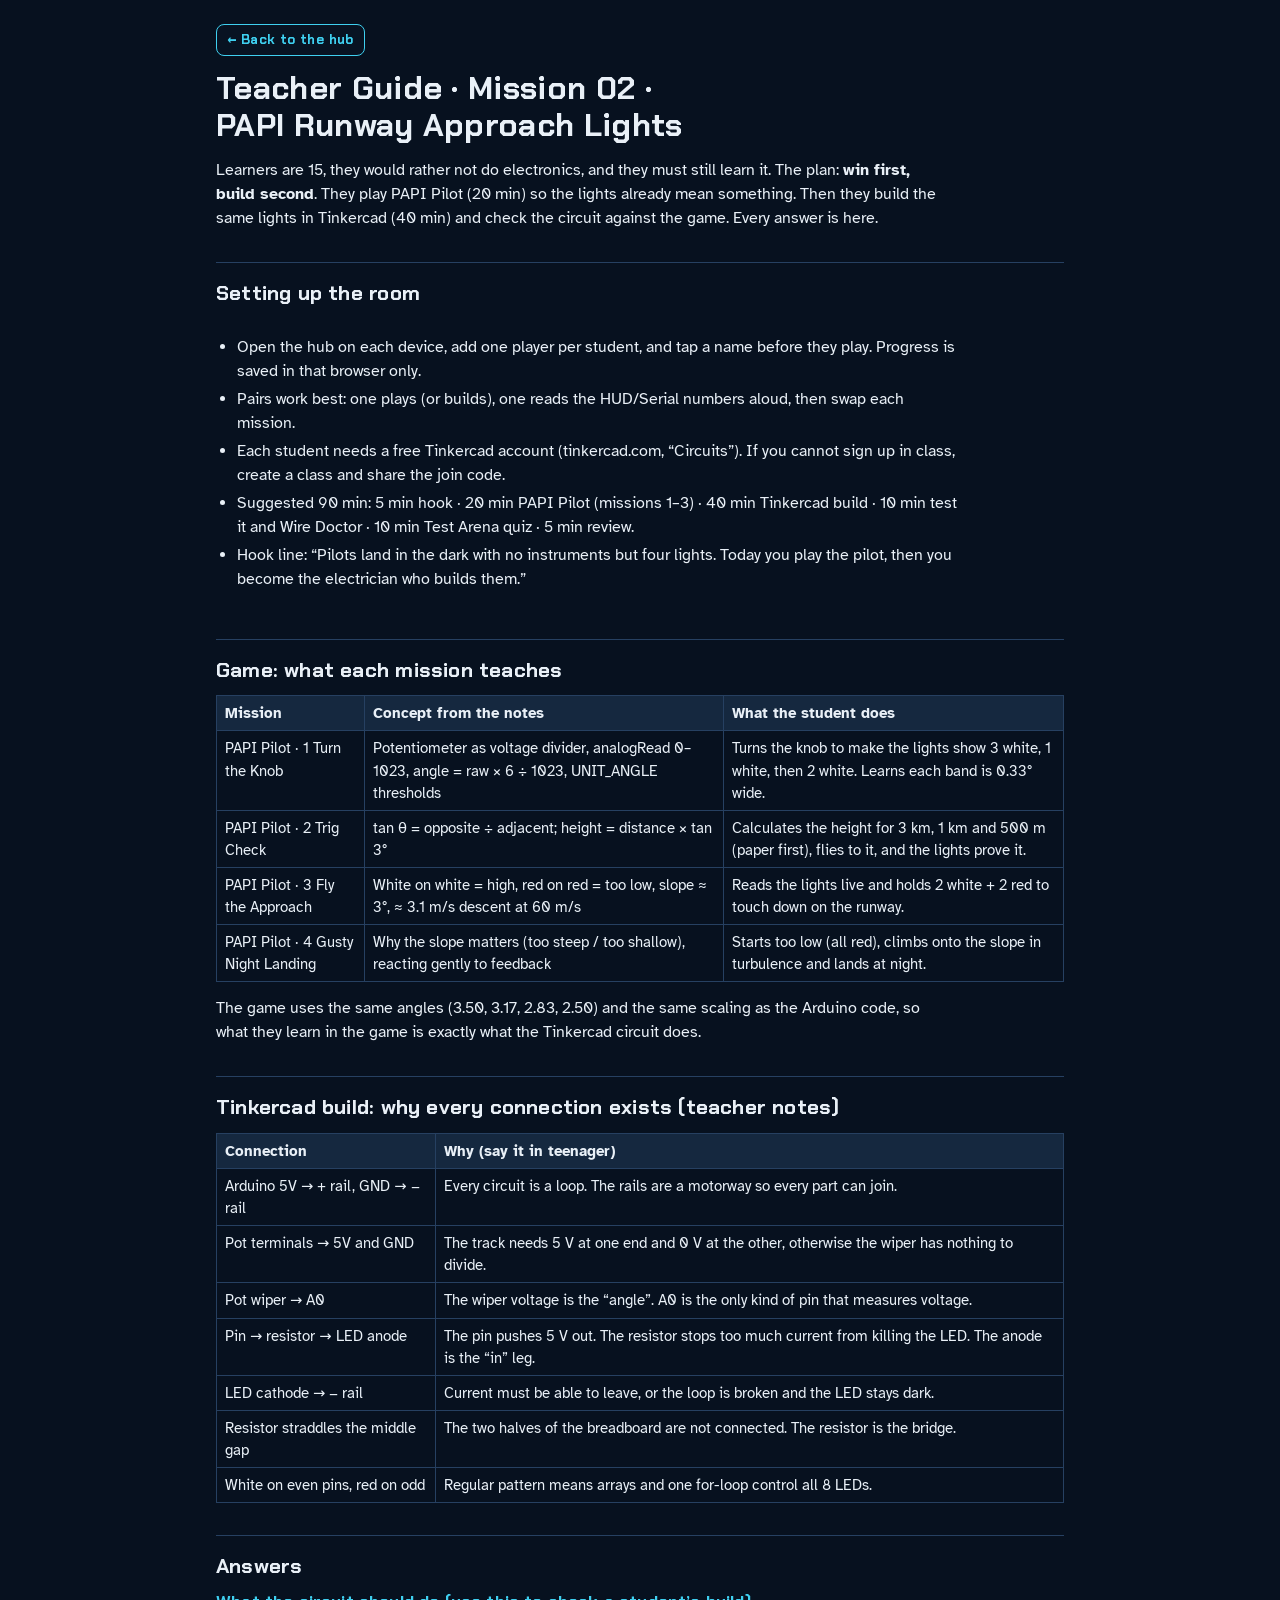
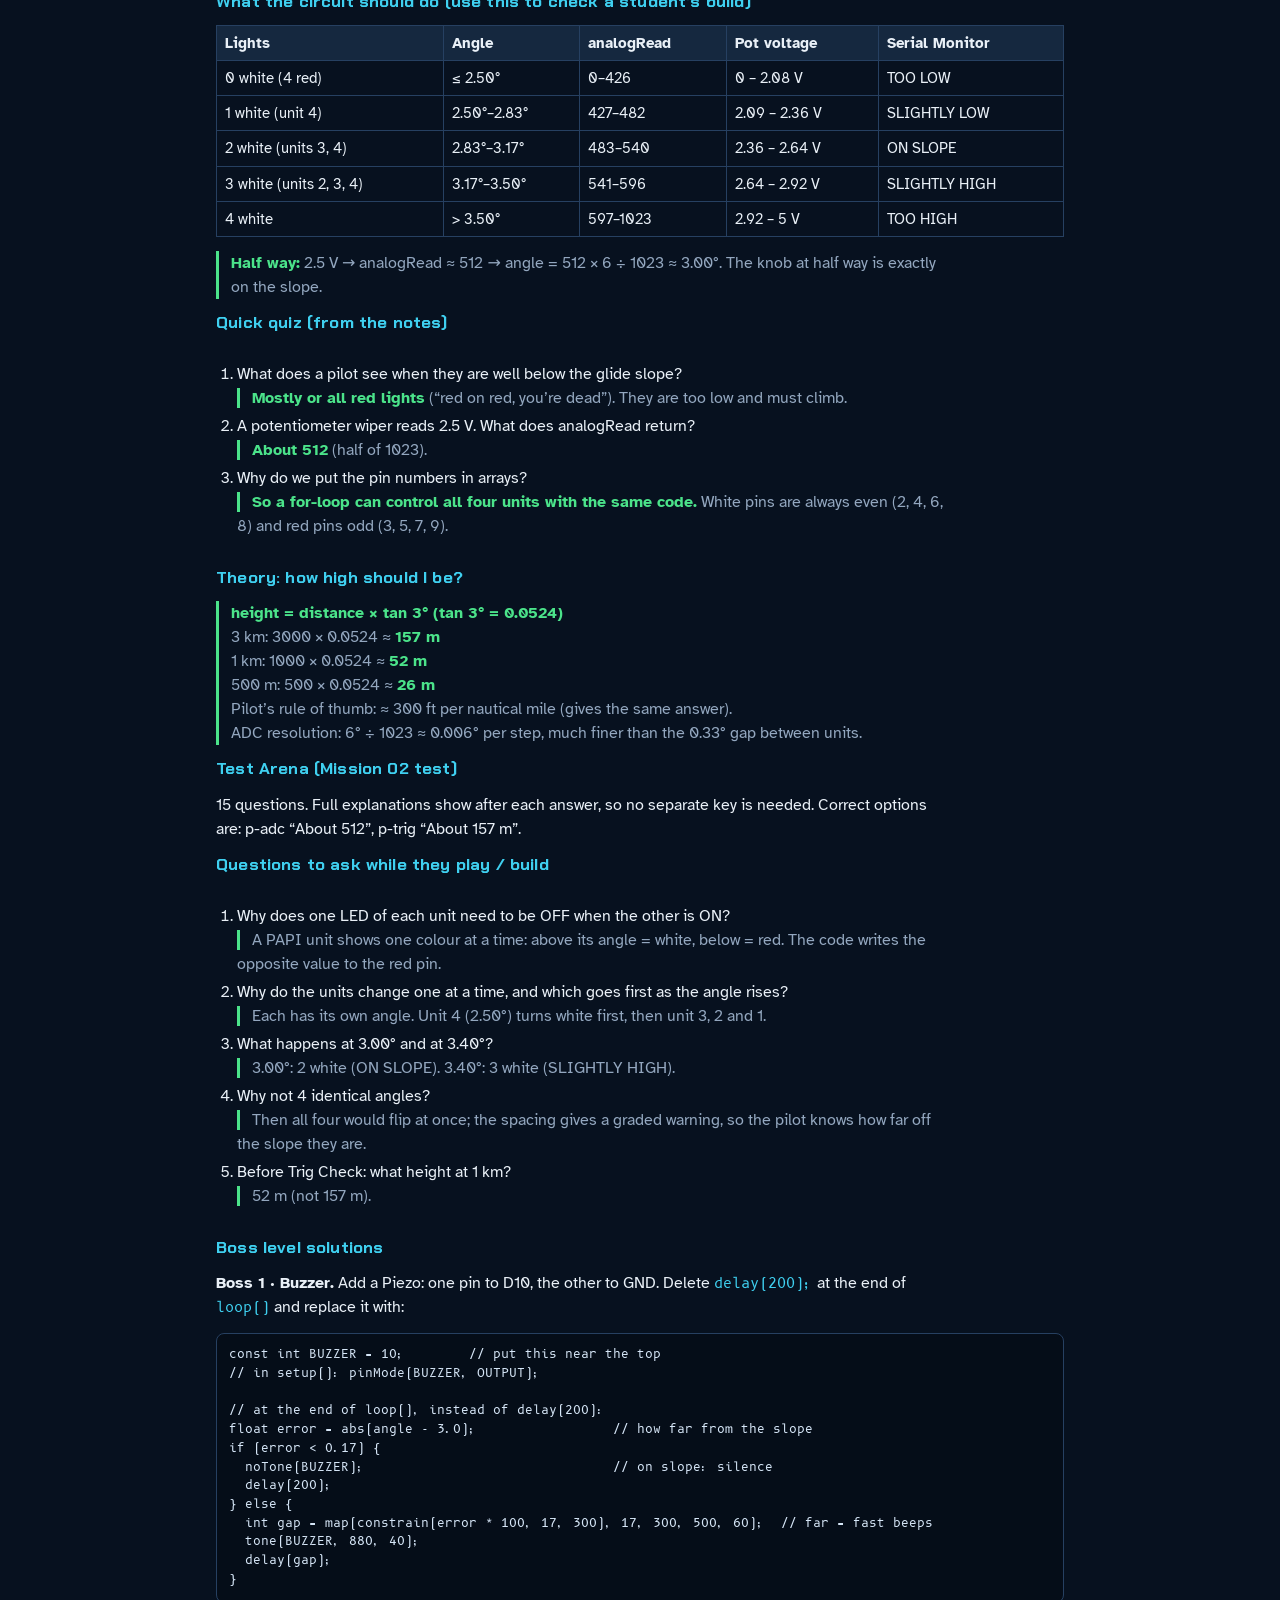
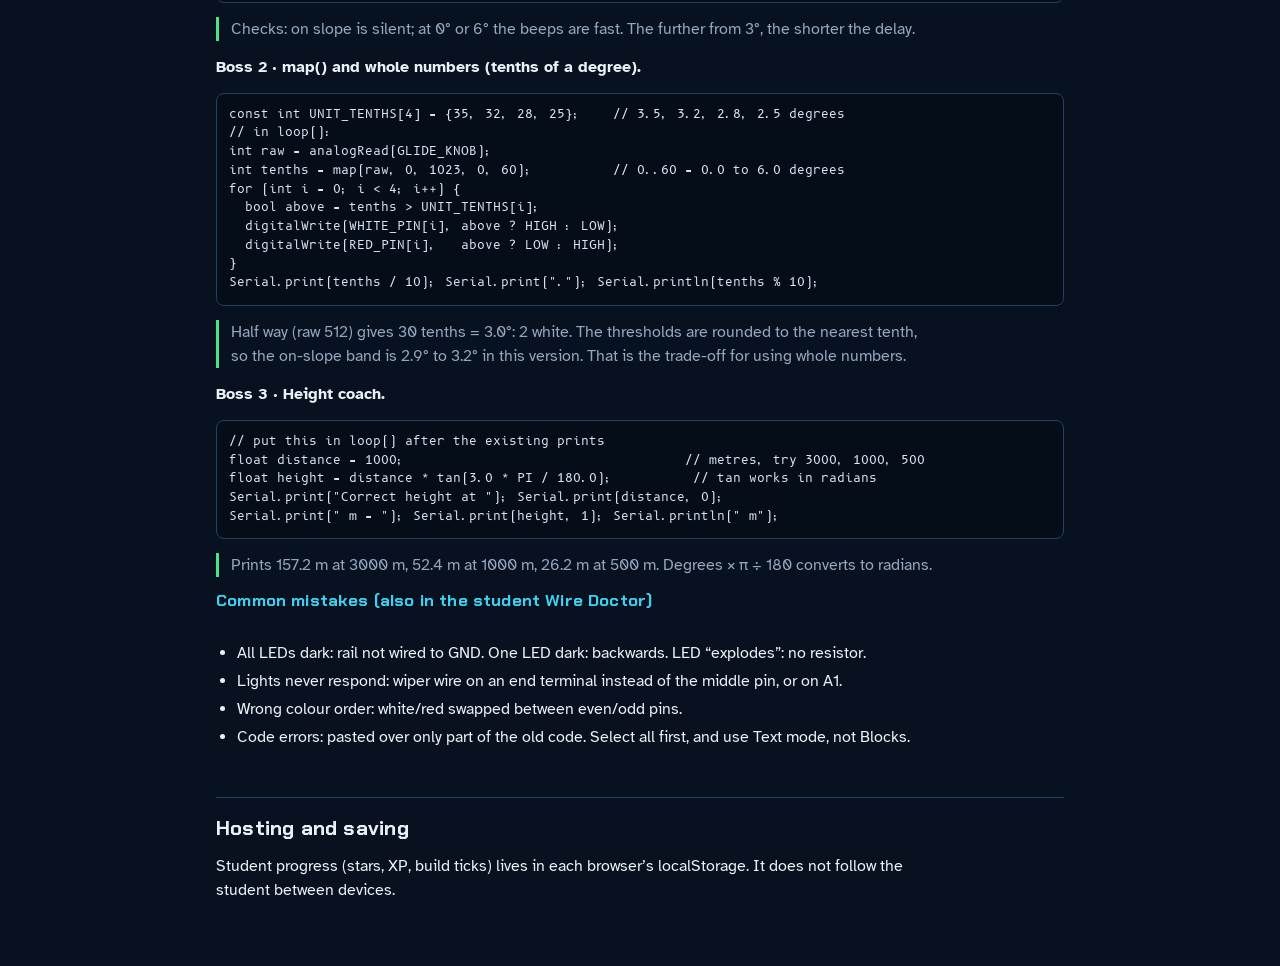
==== teacher.html @ c0bcd0de "PAPI Academy: Mission 02 game, Tinkercad guide, teacher answers Co-Authored-By: Claude Sonnet 5.5 <n" ====
<!doctype html>
<html lang="en">
<head>
<meta charset="utf-8">
<meta name="viewport" content="width=device-width, initial-scale=1">
<title>Teacher Guide · PAPI Mission 02</title>
<link rel="stylesheet" href="https://fonts.googleapis.com/css2?family=Atkinson+Hyperlegible:wght@400;700&family=B612+Mono&family=Chakra+Petch:wght@500;700&display=swap">
<link rel="stylesheet" href="css/academy.css">
<style>
  body { overflow-y: auto; background: var(--bg); }
  article { max-width: 880px; margin: 0 auto; padding: 24px 16px 64px; display: grid; gap: 14px; }
  h1 { font-family: var(--f-display); font-size: 2rem; }
  h2 { font-family: var(--f-display); font-size: 1.3rem; margin-top: 18px; border-top: 1px solid var(--line); padding-top: 18px; }
  h3 { font-size: 1.05rem; color: var(--cyan); }
  p, li { color: var(--fg); max-width: 72ch; }
  ul, ol { padding-left: 1.3em; display: grid; gap: 4px; }
  .ans { border-left: 3px solid var(--green); padding-left: 12px; color: var(--dim); }
  .ans b { color: var(--green); }
  table { border-collapse: collapse; width: 100%; font-size: 0.92rem; }
  th, td { border: 1px solid var(--line); padding: 6px 8px; text-align: left; vertical-align: top; }
  th { background: var(--raised); }
  pre { margin: 0; background: #050d18; border: 1px solid var(--line); border-radius: 8px; padding: 12px; overflow-x: auto; font-family: var(--f-hud); font-size: 0.78rem; line-height: 1.5; color: #d6e6f7; }
  code { font-family: var(--f-hud); font-size: 0.85em; color: var(--cyan); }
  @media print { body { background: #fff; } * { color: #000 !important; } pre { background: #f4f4f4; } }
</style>
</head>
<body>
<article>
  <a class="ac-btn ghost small" href="index.html" style="justify-self: start">← Back to the hub</a>
  <h1>Teacher Guide · Mission 02 · PAPI Runway Approach Lights</h1>
  <p>Learners are 15, they would rather not do electronics, and they must still learn it. The plan: <b>win first, build second</b>. They play PAPI Pilot (20 min) so the lights already mean something. Then they build the same lights in Tinkercad (40 min) and check the circuit against the game. Every answer is here.</p>

  <h2>Setting up the room</h2>
  <ul>
    <li>Open the hub on each device, add one player per student, and tap a name before they play. Progress is saved in that browser only.</li>
    <li>Pairs work best: one plays (or builds), one reads the HUD/Serial numbers aloud, then swap each mission.</li>
    <li>Each student needs a free Tinkercad account (tinkercad.com, “Circuits”). If you cannot sign up in class, create a class and share the join code.</li>
    <li>Suggested 90 min: 5 min hook · 20 min PAPI Pilot (missions 1–3) · 40 min Tinkercad build · 10 min test it and Wire Doctor · 10 min Test Arena quiz · 5 min review.</li>
    <li>Hook line: “Pilots land in the dark with no instruments but four lights. Today you play the pilot, then you become the electrician who builds them.”</li>
  </ul>

  <h2>Game: what each mission teaches</h2>
  <table>
    <tr><th>Mission</th><th>Concept from the notes</th><th>What the student does</th></tr>
    <tr><td>PAPI Pilot · 1 Turn the Knob</td><td>Potentiometer as voltage divider, analogRead 0–1023, angle = raw × 6 ÷ 1023, UNIT_ANGLE thresholds</td><td>Turns the knob to make the lights show 3 white, 1 white, then 2 white. Learns each band is 0.33° wide.</td></tr>
    <tr><td>PAPI Pilot · 2 Trig Check</td><td>tan θ = opposite ÷ adjacent; height = distance × tan 3°</td><td>Calculates the height for 3 km, 1 km and 500 m (paper first), flies to it, and the lights prove it.</td></tr>
    <tr><td>PAPI Pilot · 3 Fly the Approach</td><td>White on white = high, red on red = too low, slope ≈ 3°, ≈ 3.1 m/s descent at 60 m/s</td><td>Reads the lights live and holds 2 white + 2 red to touch down on the runway.</td></tr>
    <tr><td>PAPI Pilot · 4 Gusty Night Landing</td><td>Why the slope matters (too steep / too shallow), reacting gently to feedback</td><td>Starts too low (all red), climbs onto the slope in turbulence and lands at night.</td></tr>
  </table>
  <p>The game uses the same angles (3.50, 3.17, 2.83, 2.50) and the same scaling as the Arduino code, so what they learn in the game is exactly what the Tinkercad circuit does.</p>

  <h2>Tinkercad build: why every connection exists (teacher notes)</h2>
  <table>
    <tr><th>Connection</th><th>Why (say it in teenager)</th></tr>
    <tr><td>Arduino 5V → + rail, GND → − rail</td><td>Every circuit is a loop. The rails are a motorway so every part can join.</td></tr>
    <tr><td>Pot terminals → 5V and GND</td><td>The track needs 5 V at one end and 0 V at the other, otherwise the wiper has nothing to divide.</td></tr>
    <tr><td>Pot wiper → A0</td><td>The wiper voltage is the “angle”. A0 is the only kind of pin that measures voltage.</td></tr>
    <tr><td>Pin → resistor → LED anode</td><td>The pin pushes 5 V out. The resistor stops too much current from killing the LED. The anode is the “in” leg.</td></tr>
    <tr><td>LED cathode → − rail</td><td>Current must be able to leave, or the loop is broken and the LED stays dark.</td></tr>
    <tr><td>Resistor straddles the middle gap</td><td>The two halves of the breadboard are not connected. The resistor is the bridge.</td></tr>
    <tr><td>White on even pins, red on odd</td><td>Regular pattern means arrays and one for-loop control all 8 LEDs.</td></tr>
  </table>

  <h2 id="answers">Answers</h2>

  <h3>What the circuit should do (use this to check a student’s build)</h3>
  <table>
    <tr><th>Lights</th><th>Angle</th><th>analogRead</th><th>Pot voltage</th><th>Serial Monitor</th></tr>
    <tr><td>0 white (4 red)</td><td>≤ 2.50°</td><td>0–426</td><td>0 – 2.08 V</td><td>TOO LOW</td></tr>
    <tr><td>1 white (unit 4)</td><td>2.50°–2.83°</td><td>427–482</td><td>2.09 – 2.36 V</td><td>SLIGHTLY LOW</td></tr>
    <tr><td>2 white (units 3, 4)</td><td>2.83°–3.17°</td><td>483–540</td><td>2.36 – 2.64 V</td><td>ON SLOPE</td></tr>
    <tr><td>3 white (units 2, 3, 4)</td><td>3.17°–3.50°</td><td>541–596</td><td>2.64 – 2.92 V</td><td>SLIGHTLY HIGH</td></tr>
    <tr><td>4 white</td><td>&gt; 3.50°</td><td>597–1023</td><td>2.92 – 5 V</td><td>TOO HIGH</td></tr>
  </table>
  <p class="ans"><b>Half way:</b> 2.5 V → analogRead ≈ 512 → angle = 512 × 6 ÷ 1023 ≈ 3.00°. The knob at half way is exactly on the slope.</p>

  <h3>Quick quiz (from the notes)</h3>
  <ol>
    <li>What does a pilot see when they are well below the glide slope?<br><span class="ans"><b>Mostly or all red lights</b> (“red on red, you’re dead”). They are too low and must climb.</span></li>
    <li>A potentiometer wiper reads 2.5 V. What does analogRead return?<br><span class="ans"><b>About 512</b> (half of 1023).</span></li>
    <li>Why do we put the pin numbers in arrays?<br><span class="ans"><b>So a for-loop can control all four units with the same code.</b> White pins are always even (2, 4, 6, 8) and red pins odd (3, 5, 7, 9).</span></li>
  </ol>

  <h3>Theory: how high should I be?</h3>
  <p class="ans"><b>height = distance × tan 3° (tan 3° = 0.0524)</b><br>3 km: 3000 × 0.0524 ≈ <b>157 m</b><br>1 km: 1000 × 0.0524 ≈ <b>52 m</b><br>500 m: 500 × 0.0524 ≈ <b>26 m</b><br>Pilot’s rule of thumb: ≈ 300 ft per nautical mile (gives the same answer).<br>ADC resolution: 6° ÷ 1023 ≈ 0.006° per step, much finer than the 0.33° gap between units.</p>

  <h3>Test Arena (Mission 02 test)</h3>
  <p>15 questions. Full explanations show after each answer, so no separate key is needed. Correct options are: p-adc “About 512”, p-trig “About 157 m”.</p>

  <h3>Questions to ask while they play / build</h3>
  <ol>
    <li>Why does one LED of each unit need to be OFF when the other is ON?<br><span class="ans">A PAPI unit shows one colour at a time: above its angle = white, below = red. The code writes the opposite value to the red pin.</span></li>
    <li>Why do the units change one at a time, and which goes first as the angle rises?<br><span class="ans">Each has its own angle. Unit 4 (2.50°) turns white first, then unit 3, 2 and 1.</span></li>
    <li>What happens at 3.00° and at 3.40°?<br><span class="ans">3.00°: 2 white (ON SLOPE). 3.40°: 3 white (SLIGHTLY HIGH).</span></li>
    <li>Why not 4 identical angles?<br><span class="ans">Then all four would flip at once; the spacing gives a graded warning, so the pilot knows how far off the slope they are.</span></li>
    <li>Before Trig Check: what height at 1 km?<br><span class="ans">52 m (not 157 m).</span></li>
  </ol>

  <h3>Boss level solutions</h3>
  <p><b>Boss 1 · Buzzer.</b> Add a Piezo: one pin to D10, the other to GND. Delete <code>delay(200);</code> at the end of <code>loop()</code> and replace it with:</p>
<pre>const int BUZZER = 10;        // put this near the top
// in setup(): pinMode(BUZZER, OUTPUT);

// at the end of loop(), instead of delay(200):
float error = abs(angle - 3.0);                 // how far from the slope
if (error < 0.17) {
  noTone(BUZZER);                               // on slope: silence
  delay(200);
} else {
  int gap = map(constrain(error * 100, 17, 300), 17, 300, 500, 60);  // far = fast beeps
  tone(BUZZER, 880, 40);
  delay(gap);
}</pre>
  <p class="ans">Checks: on slope is silent; at 0° or 6° the beeps are fast. The further from 3°, the shorter the delay.</p>

  <p><b>Boss 2 · map() and whole numbers (tenths of a degree).</b></p>
<pre>const int UNIT_TENTHS[4] = {35, 32, 28, 25};    // 3.5, 3.2, 2.8, 2.5 degrees
// in loop():
int raw = analogRead(GLIDE_KNOB);
int tenths = map(raw, 0, 1023, 0, 60);          // 0..60 = 0.0 to 6.0 degrees
for (int i = 0; i < 4; i++) {
  bool above = tenths > UNIT_TENTHS[i];
  digitalWrite(WHITE_PIN[i], above ? HIGH : LOW);
  digitalWrite(RED_PIN[i],   above ? LOW : HIGH);
}
Serial.print(tenths / 10); Serial.print("."); Serial.println(tenths % 10);</pre>
  <p class="ans">Half way (raw 512) gives 30 tenths = 3.0°: 2 white. The thresholds are rounded to the nearest tenth, so the on-slope band is 2.9° to 3.2° in this version. That is the trade-off for using whole numbers.</p>

  <p><b>Boss 3 · Height coach.</b></p>
<pre>// put this in loop() after the existing prints
float distance = 1000;                                   // metres, try 3000, 1000, 500
float height = distance * tan(3.0 * PI / 180.0);          // tan works in radians
Serial.print("Correct height at "); Serial.print(distance, 0);
Serial.print(" m = "); Serial.print(height, 1); Serial.println(" m");</pre>
  <p class="ans">Prints 157.2 m at 3000 m, 52.4 m at 1000 m, 26.2 m at 500 m. Degrees × π ÷ 180 converts to radians.</p>

  <h3>Common mistakes (also in the student Wire Doctor)</h3>
  <ul>
    <li>All LEDs dark: rail not wired to GND. One LED dark: backwards. LED “explodes”: no resistor.</li>
    <li>Lights never respond: wiper wire on an end terminal instead of the middle pin, or on A1.</li>
    <li>Wrong colour order: white/red swapped between even/odd pins.</li>
    <li>Code errors: pasted over only part of the old code. Select all first, and use Text mode, not Blocks.</li>
  </ul>

  <h2>Hosting and saving</h2>
  <p>Student progress (stars, XP, build ticks) lives in each browser’s localStorage. It does not follow the student between devices.</p>
</article>
</body>
</html>
---- css/academy.css ----
/* Learning Academy — shared styles (template from the turning-notes-into-learning-games skill).
   Layout: full-bleed canvas with glass panels floating over it. Re-theme per subject by editing the :root tokens.
   Colour logic: cyan = things you can press, green = OK / done, amber = caution,
   red = warning, magenta = targets & objectives. */
:root {
  --bg: #07111f;
  --panel: rgba(9, 20, 36, 0.86);
  --panel-solid: #0d1b2e;
  --raised: #15283f;
  --line: #264061;
  --fg: #e9f0f7;
  --dim: #93a7bf;
  --cyan: #3fd0f0;
  --green: #4be38a;
  --amber: #ffb547;
  --red: #ff5a4f;
  --magenta: #ff70d8;
  --brand: #e8302a;        /* brand mark only */
  --ink-on-cyan: #04121c;
  --f-display: "Chakra Petch", "Segoe UI", system-ui, sans-serif;
  --f-body: "Atkinson Hyperlegible", "Segoe UI", system-ui, sans-serif;
  --f-hud: "B612 Mono", ui-monospace, Consolas, monospace;
  --r: 10px;
  color-scheme: dark;
}

* { box-sizing: border-box; }
html, body { height: 100%; }
body {
  margin: 0;
  background: var(--bg);
  color: var(--fg);
  font: 16px/1.5 var(--f-body);
  -webkit-font-smoothing: antialiased;
}
h1, h2, h3, h4 { font-family: var(--f-display); font-weight: 700; line-height: 1.15; margin: 0; text-wrap: balance; letter-spacing: 0.01em; }
p { margin: 0; }
a { color: var(--cyan); }
button { font: inherit; color: inherit; }
:focus-visible { outline: 2px solid var(--cyan); outline-offset: 2px; }
kbd {
  font-family: var(--f-hud); font-size: 0.78em; padding: 1px 6px; border-radius: 4px;
  border: 1px solid var(--line); background: var(--raised); color: var(--fg); white-space: nowrap;
}
.mono { font-family: var(--f-hud); font-variant-numeric: tabular-nums; }
.dim { color: var(--dim); }
.c-cyan { color: var(--cyan); } .c-green { color: var(--green); } .c-amber { color: var(--amber); }
.c-red { color: var(--red); } .c-magenta { color: var(--magenta); }

/* ---------- game page frame ---------- */
.game { position: fixed; inset: 0; overflow: hidden; }
#stage { position: absolute; inset: 0; }
#stage canvas { display: block; width: 100%; height: 100%; touch-action: none; }

.ac-top {
  position: absolute; top: 0; left: 0; right: 0; z-index: 20;
  display: flex; align-items: center; gap: 10px;
  padding: calc(8px + env(safe-area-inset-top, 0px)) max(12px, env(safe-area-inset-right, 0px)) 8px max(12px, env(safe-area-inset-left, 0px));
  background: linear-gradient(to bottom, rgba(5, 12, 22, 0.85), rgba(5, 12, 22, 0));
  pointer-events: none;
}
.ac-top > * { pointer-events: auto; }
.ac-top .title { display: flex; flex-direction: column; min-width: 0; }
.ac-top .title h1 { font-size: 1.15rem; white-space: nowrap; overflow: hidden; text-overflow: ellipsis; }
.ac-top .title span { font-family: var(--f-hud); font-size: 0.7rem; color: var(--dim); letter-spacing: 0.08em; text-transform: uppercase; }
.ac-top .spacer { flex: 1; }
.ac-pilot {
  font-family: var(--f-hud); font-size: 0.75rem; padding: 4px 10px; border-radius: 999px;
  border: 1px solid var(--line); background: var(--panel); color: var(--fg); white-space: nowrap;
}

.ac-btn {
  display: inline-flex; align-items: center; justify-content: center; gap: 8px;
  min-height: 40px; padding: 8px 16px; border-radius: 8px; cursor: pointer;
  border: 1px solid var(--cyan); background: var(--cyan); color: var(--ink-on-cyan);
  font-family: var(--f-display); font-weight: 700; font-size: 0.95rem; letter-spacing: 0.03em;
  text-decoration: none; transition: transform 0.08s, filter 0.15s;
}
.ac-btn:hover { filter: brightness(1.1); }
.ac-btn:active { transform: translateY(1px); }
.ac-btn.ghost { background: var(--panel); color: var(--cyan); }
.ac-btn.small { min-height: 32px; padding: 4px 10px; font-size: 0.82rem; }
.ac-btn.green { background: var(--green); border-color: var(--green); color: #04160b; }
.ac-btn.amber { background: var(--amber); border-color: var(--amber); color: #1f1300; }
.ac-btn[disabled] { opacity: 0.4; cursor: not-allowed; }
.ac-icon {
  width: 40px; height: 40px; border-radius: 8px; border: 1px solid var(--line); background: var(--panel);
  display: inline-grid; place-items: center; cursor: pointer; color: var(--fg); text-decoration: none; flex: none;
}
.ac-icon svg { width: 20px; height: 20px; }
.ac-icon:hover { border-color: var(--cyan); color: var(--cyan); }

.ac-panel {
  background: var(--panel); border: 1px solid var(--line); border-radius: var(--r);
  backdrop-filter: blur(6px); -webkit-backdrop-filter: blur(6px);
}

/* mission list (left) */
.ac-missions {
  position: absolute; z-index: 15; left: max(12px, env(safe-area-inset-left, 0px)); top: calc(64px + env(safe-area-inset-top, 0px));
  width: 240px; max-height: calc(100% - 150px); overflow: auto; padding: 10px;
  display: flex; flex-direction: column; gap: 6px;
}
.ac-missions h2 { font-size: 0.72rem; font-family: var(--f-hud); color: var(--dim); letter-spacing: 0.12em; text-transform: uppercase; padding: 2px 4px 4px; }
.ac-mbtn {
  display: grid; grid-template-columns: 26px 1fr auto; align-items: center; gap: 8px; text-align: left;
  padding: 8px; border-radius: 8px; border: 1px solid transparent; background: transparent; cursor: pointer; color: var(--fg);
}
.ac-mbtn:hover { background: var(--raised); }
.ac-mbtn.active { border-color: var(--magenta); background: rgba(255, 112, 216, 0.08); }
.ac-mbtn .n { font-family: var(--f-hud); font-size: 0.75rem; color: var(--dim); text-align: center; }
.ac-mbtn .t { font-size: 0.9rem; line-height: 1.25; }
.ac-mbtn .s { font-size: 0.8rem; color: var(--amber); letter-spacing: -1px; }
.ac-mbtn .s .off { color: var(--line); }
.ac-mtoggle { display: none; }

/* objective strip (top centre) */
.ac-objective {
  position: absolute; z-index: 14; left: 50%; transform: translateX(-50%);
  top: calc(62px + env(safe-area-inset-top, 0px)); width: min(520px, calc(100% - 540px));
  padding: 8px 14px; text-align: center;
}
.ac-objective .lbl { font-family: var(--f-hud); font-size: 0.68rem; color: var(--magenta); letter-spacing: 0.14em; text-transform: uppercase; }
.ac-objective .txt { font-size: 0.95rem; font-weight: 700; }
.ac-objective .bar { height: 5px; border-radius: 3px; background: var(--raised); margin-top: 6px; overflow: hidden; }
.ac-objective .bar i { display: block; height: 100%; width: 0; background: var(--magenta); transition: width 0.2s; }

/* HUD (right) */
.ac-hud {
  position: absolute; z-index: 15; right: max(12px, env(safe-area-inset-right, 0px)); top: calc(64px + env(safe-area-inset-top, 0px));
  width: 250px; padding: 10px 12px; display: flex; flex-direction: column; gap: 2px;
  max-height: calc(100% - 150px); overflow: auto;
}
.ac-hud h3 { font-family: var(--f-hud); font-size: 0.68rem; color: var(--dim); letter-spacing: 0.12em; text-transform: uppercase; font-weight: 400; margin: 6px 0 2px; }
.ac-hud h3:first-child { margin-top: 0; }
.ac-row { display: flex; justify-content: space-between; align-items: baseline; gap: 10px; font-family: var(--f-hud); font-size: 0.82rem; font-variant-numeric: tabular-nums; }
.ac-row .k { color: var(--dim); }
.ac-row .v { color: var(--green); text-align: right; }
.ac-row .v.warn { color: var(--amber); }
.ac-row .v.bad { color: var(--red); }
.ac-row .v.cyan { color: var(--cyan); }
.ac-row .v.mag { color: var(--magenta); }
.ac-meter { height: 8px; background: var(--raised); border-radius: 4px; overflow: hidden; margin: 2px 0 4px; }
.ac-meter i { display: block; height: 100%; background: var(--green); width: 0; }
.ac-formula { font-family: var(--f-hud); font-size: 0.78rem; color: var(--cyan); background: var(--raised); border-radius: 6px; padding: 6px 8px; margin: 4px 0; line-height: 1.45; white-space: pre-line; }
.ac-hud canvas { width: 100%; height: 120px; display: block; border-radius: 6px; background: var(--raised); margin: 4px 0; }

/* bottom hint bar */
.ac-hint {
  position: absolute; z-index: 14; left: 50%; transform: translateX(-50%);
  bottom: calc(12px + env(safe-area-inset-bottom, 0px)); padding: 6px 12px; font-size: 0.82rem; color: var(--dim);
  max-width: calc(100% - 24px); text-align: center;
}
.ac-hint kbd { margin: 0 1px; }

/* camera / tool buttons (bottom right) */
.ac-tools {
  position: absolute; z-index: 15; right: max(12px, env(safe-area-inset-right, 0px)); bottom: calc(12px + env(safe-area-inset-bottom, 0px));
  display: flex; gap: 6px; flex-wrap: wrap; justify-content: flex-end; max-width: 60%;
}

/* fact card (bottom left) */
.ac-facts { position: absolute; z-index: 16; left: max(12px, env(safe-area-inset-left, 0px)); bottom: calc(12px + env(safe-area-inset-bottom, 0px)); width: 300px; display: flex; flex-direction: column; gap: 8px; pointer-events: none; }
.ac-fact {
  pointer-events: auto; padding: 10px 12px; border-left: 3px solid var(--cyan);
  animation: ac-in 0.35s ease-out;
}
.ac-fact .ft { font-family: var(--f-hud); font-size: 0.68rem; letter-spacing: 0.12em; text-transform: uppercase; color: var(--cyan); }
.ac-fact h4 { font-size: 1rem; margin: 2px 0 4px; }
.ac-fact p { font-size: 0.88rem; color: var(--fg); }
.ac-fact.out { opacity: 0; transform: translateY(8px); transition: 0.4s; }
@keyframes ac-in { from { opacity: 0; transform: translateY(10px); } to { opacity: 1; transform: none; } }

/* toast */
.ac-toast {
  position: absolute; z-index: 40; left: 50%; top: 36%; transform: translate(-50%, -50%);
  font-family: var(--f-display); font-weight: 700; font-size: clamp(1.4rem, 4vw, 2.4rem); letter-spacing: 0.04em;
  text-shadow: 0 2px 16px rgba(0, 0, 0, 0.7); pointer-events: none; text-align: center; white-space: nowrap;
  animation: ac-pop 1.6s ease-out forwards;
}
@keyframes ac-pop { 0% { opacity: 0; transform: translate(-50%, -30%) scale(0.8); } 15% { opacity: 1; transform: translate(-50%, -50%) scale(1); } 75% { opacity: 1; } 100% { opacity: 0; transform: translate(-50%, -70%); } }

/* modal */
.ac-modal {
  position: absolute; inset: 0; z-index: 50; display: grid; place-items: center;
  padding: max(16px, env(safe-area-inset-top, 0px)) max(16px, env(safe-area-inset-right, 0px)) max(16px, env(safe-area-inset-bottom, 0px)) max(16px, env(safe-area-inset-left, 0px));
  background: rgba(3, 8, 16, 0.6);
}
.ac-card {
  width: min(640px, 100%); max-height: 100%; overflow: auto; padding: 22px 24px;
  background: var(--panel-solid); border: 1px solid var(--line); border-radius: 14px;
  box-shadow: 0 20px 60px rgba(0, 0, 0, 0.5); display: flex; flex-direction: column; gap: 14px;
  animation: ac-in 0.25s ease-out;
}
.ac-card .eyebrow { font-family: var(--f-hud); font-size: 0.72rem; letter-spacing: 0.14em; text-transform: uppercase; color: var(--magenta); }
.ac-card h2 { font-size: 1.7rem; }
.ac-card .story { font-size: 1.02rem; color: var(--fg); max-width: 60ch; }
.ac-learn { display: grid; grid-template-columns: repeat(auto-fit, minmax(170px, 1fr)); gap: 10px; }
.ac-learn > div { background: var(--raised); border-radius: 10px; padding: 10px 12px; min-width: 0; }
.ac-learn b { display: block; font-family: var(--f-display); font-size: 0.98rem; color: var(--cyan); margin-bottom: 2px; }
.ac-learn p { font-size: 0.88rem; }
.ac-learn .f { font-family: var(--f-hud); font-size: 0.8rem; color: var(--amber); margin-top: 4px; }
.ac-controls { display: flex; flex-wrap: wrap; gap: 6px 14px; font-size: 0.85rem; color: var(--dim); }
.ac-actions { display: flex; gap: 10px; flex-wrap: wrap; justify-content: flex-end; }
.ac-stars { font-size: 2.6rem; letter-spacing: 6px; color: var(--amber); text-align: center; line-height: 1; }
.ac-stars .off { color: var(--line); }
.ac-proved { background: var(--raised); border-radius: 10px; padding: 12px 14px; border-left: 3px solid var(--green); }
.ac-proved b { font-family: var(--f-hud); font-size: 0.7rem; letter-spacing: 0.12em; text-transform: uppercase; color: var(--green); display: block; margin-bottom: 4px; }

/* quiz */
.ac-q { font-size: 1.15rem; font-weight: 700; }
.ac-answers { display: grid; grid-template-columns: 1fr 1fr; gap: 8px; }
.ac-answers button {
  text-align: left; padding: 12px 14px; border-radius: 10px; border: 1px solid var(--line); background: var(--raised);
  cursor: pointer; font-size: 0.95rem; display: flex; gap: 10px; align-items: flex-start; min-width: 0;
}
.ac-answers button:hover { border-color: var(--cyan); }
.ac-answers button .L { font-family: var(--f-hud); color: var(--cyan); flex: none; }
.ac-answers button.right { border-color: var(--green); background: rgba(75, 227, 138, 0.14); }
.ac-answers button.wrong { border-color: var(--red); background: rgba(255, 90, 79, 0.14); }
.ac-explain { font-size: 0.92rem; color: var(--dim); }

/* sliders & form bits used in labs */
.ac-field { display: flex; flex-direction: column; gap: 2px; margin: 4px 0; }
.ac-field label { display: flex; justify-content: space-between; font-family: var(--f-hud); font-size: 0.76rem; color: var(--dim); }
.ac-field label output { color: var(--cyan); }
input[type="range"] { width: 100%; accent-color: var(--cyan); }
.ac-seg { display: flex; gap: 4px; flex-wrap: wrap; }
.ac-seg button { flex: 1; min-height: 32px; border-radius: 6px; border: 1px solid var(--line); background: var(--raised); cursor: pointer; font-size: 0.8rem; padding: 4px 6px; }
.ac-seg button.on { border-color: var(--cyan); color: var(--cyan); background: rgba(63, 208, 240, 0.1); }

/* floating 3D labels drawn in DOM */
.ac-tag {
  position: absolute; z-index: 12; transform: translate(-50%, -50%); pointer-events: none;
  font-family: var(--f-hud); font-size: 0.72rem; padding: 2px 6px; border-radius: 4px; white-space: nowrap;
  background: rgba(5, 12, 22, 0.75); border: 1px solid currentColor;
}

/* touch controls */
.ac-touch { position: absolute; inset: auto 0 0 0; z-index: 18; pointer-events: none; height: 0; }
.ac-stick {
  position: absolute; bottom: calc(24px + env(safe-area-inset-bottom, 0px)); width: 132px; height: 132px; border-radius: 50%;
  border: 2px solid rgba(63, 208, 240, 0.5); background: rgba(9, 20, 36, 0.45); pointer-events: auto; touch-action: none;
}
.ac-stick.l { left: max(20px, env(safe-area-inset-left, 0px)); }
.ac-stick.r { right: max(20px, env(safe-area-inset-right, 0px)); }
.ac-stick i { position: absolute; left: 50%; top: 50%; width: 54px; height: 54px; margin: -27px 0 0 -27px; border-radius: 50%; background: rgba(63, 208, 240, 0.55); }
.ac-stick span { position: absolute; top: -20px; left: 0; right: 0; text-align: center; font-family: var(--f-hud); font-size: 0.65rem; color: var(--dim); }
.ac-tbtns { position: absolute; bottom: calc(170px + env(safe-area-inset-bottom, 0px)); right: max(20px, env(safe-area-inset-right, 0px)); display: flex; flex-direction: column; gap: 8px; pointer-events: auto; }
.ac-tbtns button { min-width: 64px; min-height: 44px; border-radius: 10px; border: 1px solid var(--cyan); background: rgba(9, 20, 36, 0.7); color: var(--cyan); font-family: var(--f-hud); font-size: 0.75rem; touch-action: none; }
body.touch .ac-facts { bottom: calc(176px + env(safe-area-inset-bottom, 0px)); }
body.touch .ac-hint { display: none; }
body.touch .ac-tools { bottom: calc(176px + env(safe-area-inset-bottom, 0px)); }

/* logbook drawer */
.ac-log { position: absolute; z-index: 45; top: 0; right: 0; bottom: 0; width: min(380px, 100%); padding: calc(16px + env(safe-area-inset-top, 0px)) max(16px, env(safe-area-inset-right, 0px)) 16px 16px; overflow: auto; display: flex; flex-direction: column; gap: 10px; border-radius: 0; }
.ac-log .entry { background: var(--raised); border-radius: 8px; padding: 10px 12px; }
.ac-log .entry b { color: var(--cyan); font-family: var(--f-display); }
.ac-log .entry p { font-size: 0.88rem; }

/* ---------- responsive ---------- */
@media (max-width: 980px) {
  .ac-objective { width: min(520px, calc(100% - 24px)); top: calc(56px + env(safe-area-inset-top, 0px)); }
  .ac-missions { top: calc(140px + env(safe-area-inset-top, 0px)); display: none; }
  .ac-missions.open { display: flex; }
  .ac-mtoggle { display: inline-grid; }
  .ac-hud { top: calc(140px + env(safe-area-inset-top, 0px)); width: 200px; font-size: 0.9em; }
  .ac-hud.collapsed > :not(h3:first-child) { display: none; }
  .ac-hud > h3:first-child { cursor: pointer; }
  .ac-hud > h3:first-child::after { content: ' ▾'; color: var(--cyan); }
  .ac-hud.collapsed > h3:first-child::after { content: ' ▸ tap for data'; }
  .ac-facts { width: min(300px, calc(100% - 24px)); }
}
@media (max-width: 560px) {
  .ac-top .title span { display: none; }
  .ac-top .title h1 { font-size: 0.98rem; }
  .ac-objective { top: calc(58px + env(safe-area-inset-top, 0px)); padding: 6px 10px; }
  .ac-objective .txt { font-size: 0.85rem; }
  .ac-pilot { display: none; }
  .ac-hud { width: 168px; padding: 8px; }
  .ac-row { font-size: 0.72rem; }
  .ac-answers { grid-template-columns: 1fr; }
  .ac-card { padding: 18px 16px; }
  .ac-card h2 { font-size: 1.35rem; }
}
@media (prefers-reduced-motion: reduce) {
  *, *::before, *::after { animation-duration: 0.01ms !important; transition-duration: 0.01ms !important; }
}

/* answer / option panel used by lab games */
.opt-panel {
  position: absolute; z-index: 16; left: 50%; bottom: calc(14px + env(safe-area-inset-bottom, 0px)); transform: translateX(-50%);
  width: min(680px, calc(100% - 24px)); padding: 12px 14px; display: flex; flex-direction: column; gap: 8px;
}
.opt-panel .q { font-family: var(--f-display); font-weight: 700; font-size: 1.06rem; text-align: center; }
.opt-panel .q small { display: block; font-family: var(--f-hud); font-weight: 400; font-size: 0.68rem; letter-spacing: 0.12em; color: var(--magenta); text-transform: uppercase; }
.opt-panel .opts { display: grid; grid-template-columns: repeat(auto-fit, minmax(120px, 1fr)); gap: 6px; }
.opt-panel .opts button { min-height: 42px; border-radius: 8px; border: 1px solid var(--line); background: var(--raised); cursor: pointer; font-size: 0.85rem; padding: 6px 8px; line-height: 1.2; }
.opt-panel .opts button small { display: block; font-family: var(--f-hud); color: var(--dim); font-size: 0.66rem; }
.opt-panel .opts button:hover { border-color: var(--cyan); }
.opt-panel .opts button.on { border-color: var(--cyan); color: var(--cyan); background: rgba(63, 208, 240, 0.1); }
.opt-panel .opts button.right { border-color: var(--green); background: rgba(75, 227, 138, 0.15); }
.opt-panel .opts button.wrong { border-color: var(--red); background: rgba(255, 90, 79, 0.15); }
.opt-panel .row2 { display: grid; grid-template-columns: 90px 1fr; gap: 6px; align-items: center; }
.opt-panel .row2 > span { font-family: var(--f-hud); font-size: 0.7rem; color: var(--dim); text-transform: uppercase; letter-spacing: 0.08em; }
@media (max-width: 560px) { .opt-panel .row2 { grid-template-columns: 1fr; } }
.opt-panel .opts.five { grid-template-columns: repeat(5, 1fr); }
@media (max-width: 560px) { .opt-panel .opts.five { grid-template-columns: repeat(3, 1fr); } }

/* ---------- PAPI Pilot ---------- */
.papi-panel { position: absolute; z-index: 15; left: 50%; transform: translateX(-50%); bottom: calc(56px + env(safe-area-inset-bottom, 0px)); padding: 10px 14px; text-align: center; }
.papi-panel .ttl { font-family: var(--f-hud); font-size: 0.66rem; letter-spacing: 0.12em; text-transform: uppercase; color: var(--dim); }
.papi-panel .lamps { display: flex; gap: 12px; justify-content: center; margin: 8px 0 6px; }
.papi-panel .lamp { display: grid; justify-items: center; gap: 2px; font-family: var(--f-hud); font-size: 0.65rem; color: var(--dim); }
.papi-panel .lamp i { width: 34px; height: 34px; border-radius: 50%; border: 2px solid #0008; background: #444; transition: background 0.12s, box-shadow 0.12s; }
.papi-panel .lamp.white i { background: #fff; box-shadow: 0 0 14px 4px #ffffffaa; }
.papi-panel .lamp.red i { background: #ff2a1a; box-shadow: 0 0 14px 4px #ff2a1a88; }
.papi-panel .verdict { font-family: var(--f-display); font-weight: 700; font-size: 1rem; }
.verdict.v0, .verdict.v4 { color: var(--red); } .verdict.v1, .verdict.v3 { color: var(--amber); } .verdict.v2 { color: var(--green); }
@media (max-width: 700px) { .papi-panel { bottom: calc(56px + env(safe-area-inset-bottom, 0px)); padding: 6px 8px; } .papi-panel .lamp i { width: 24px; height: 24px; } }
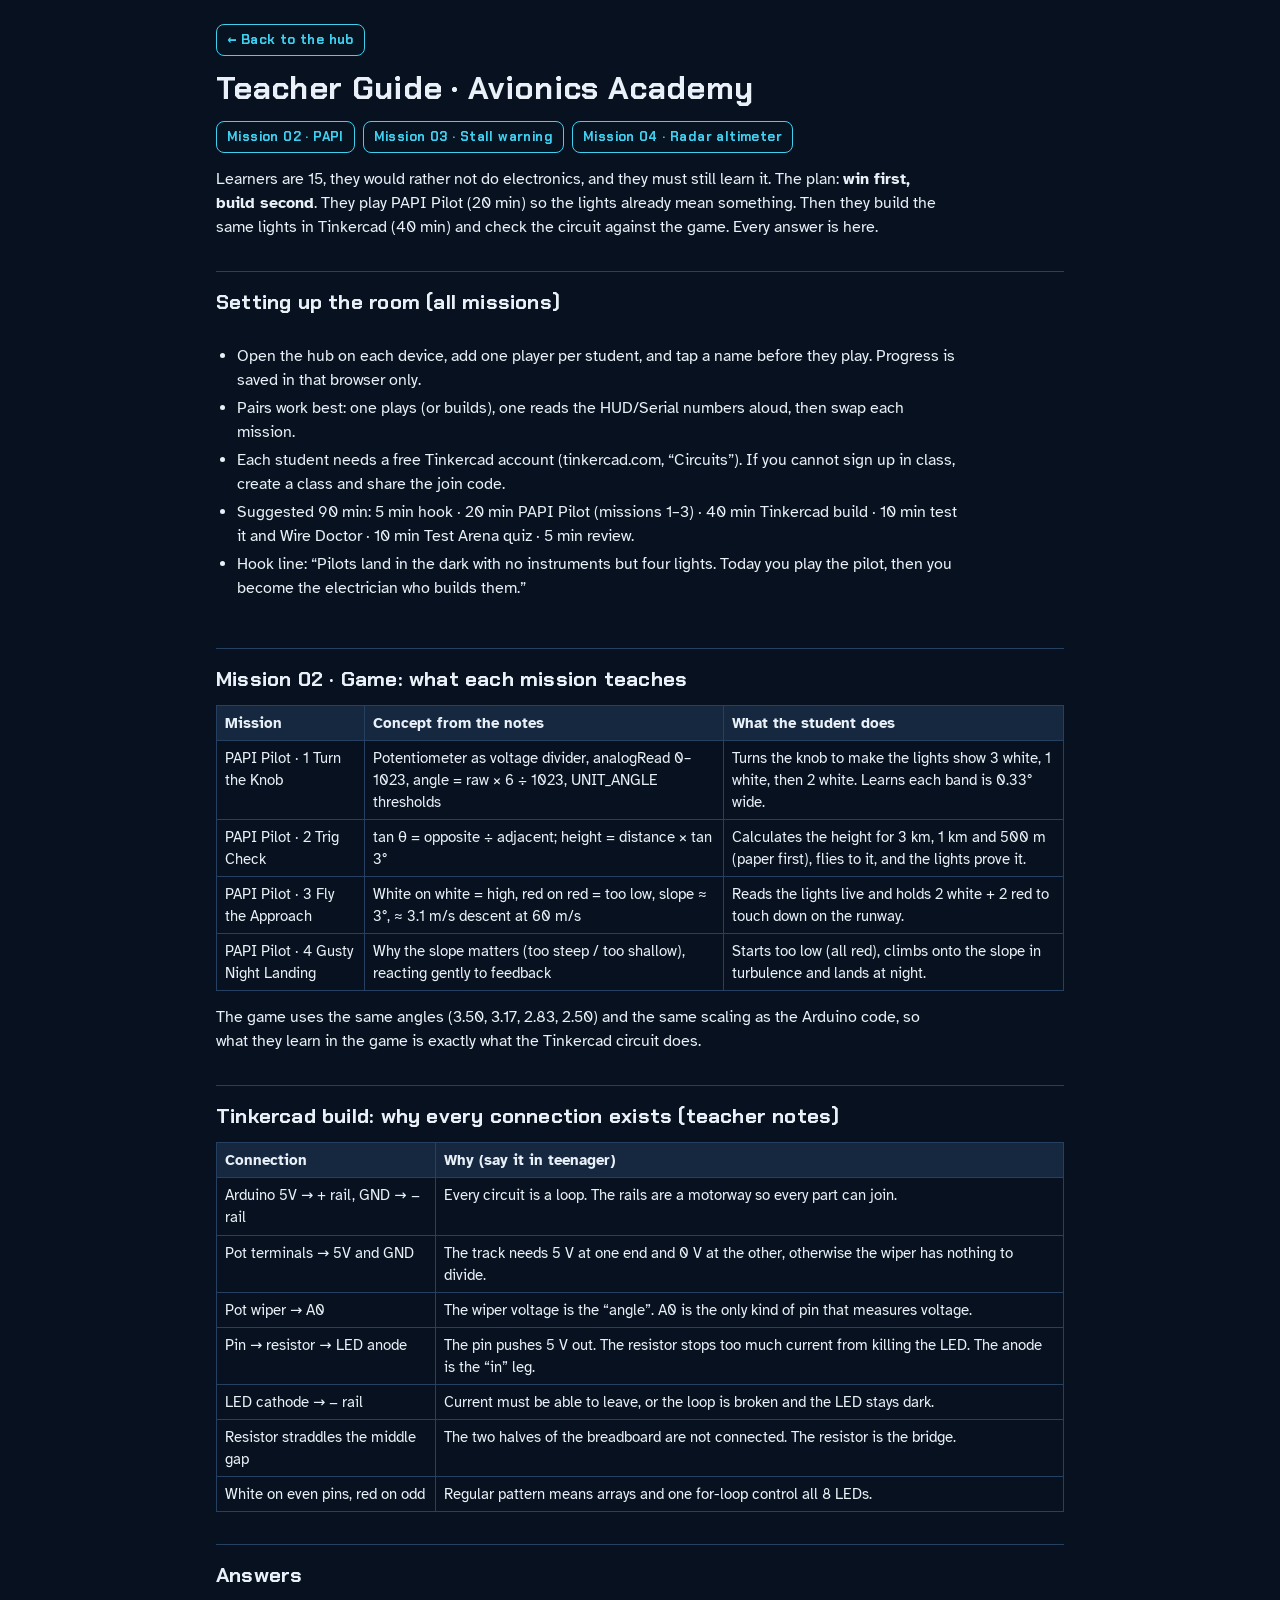
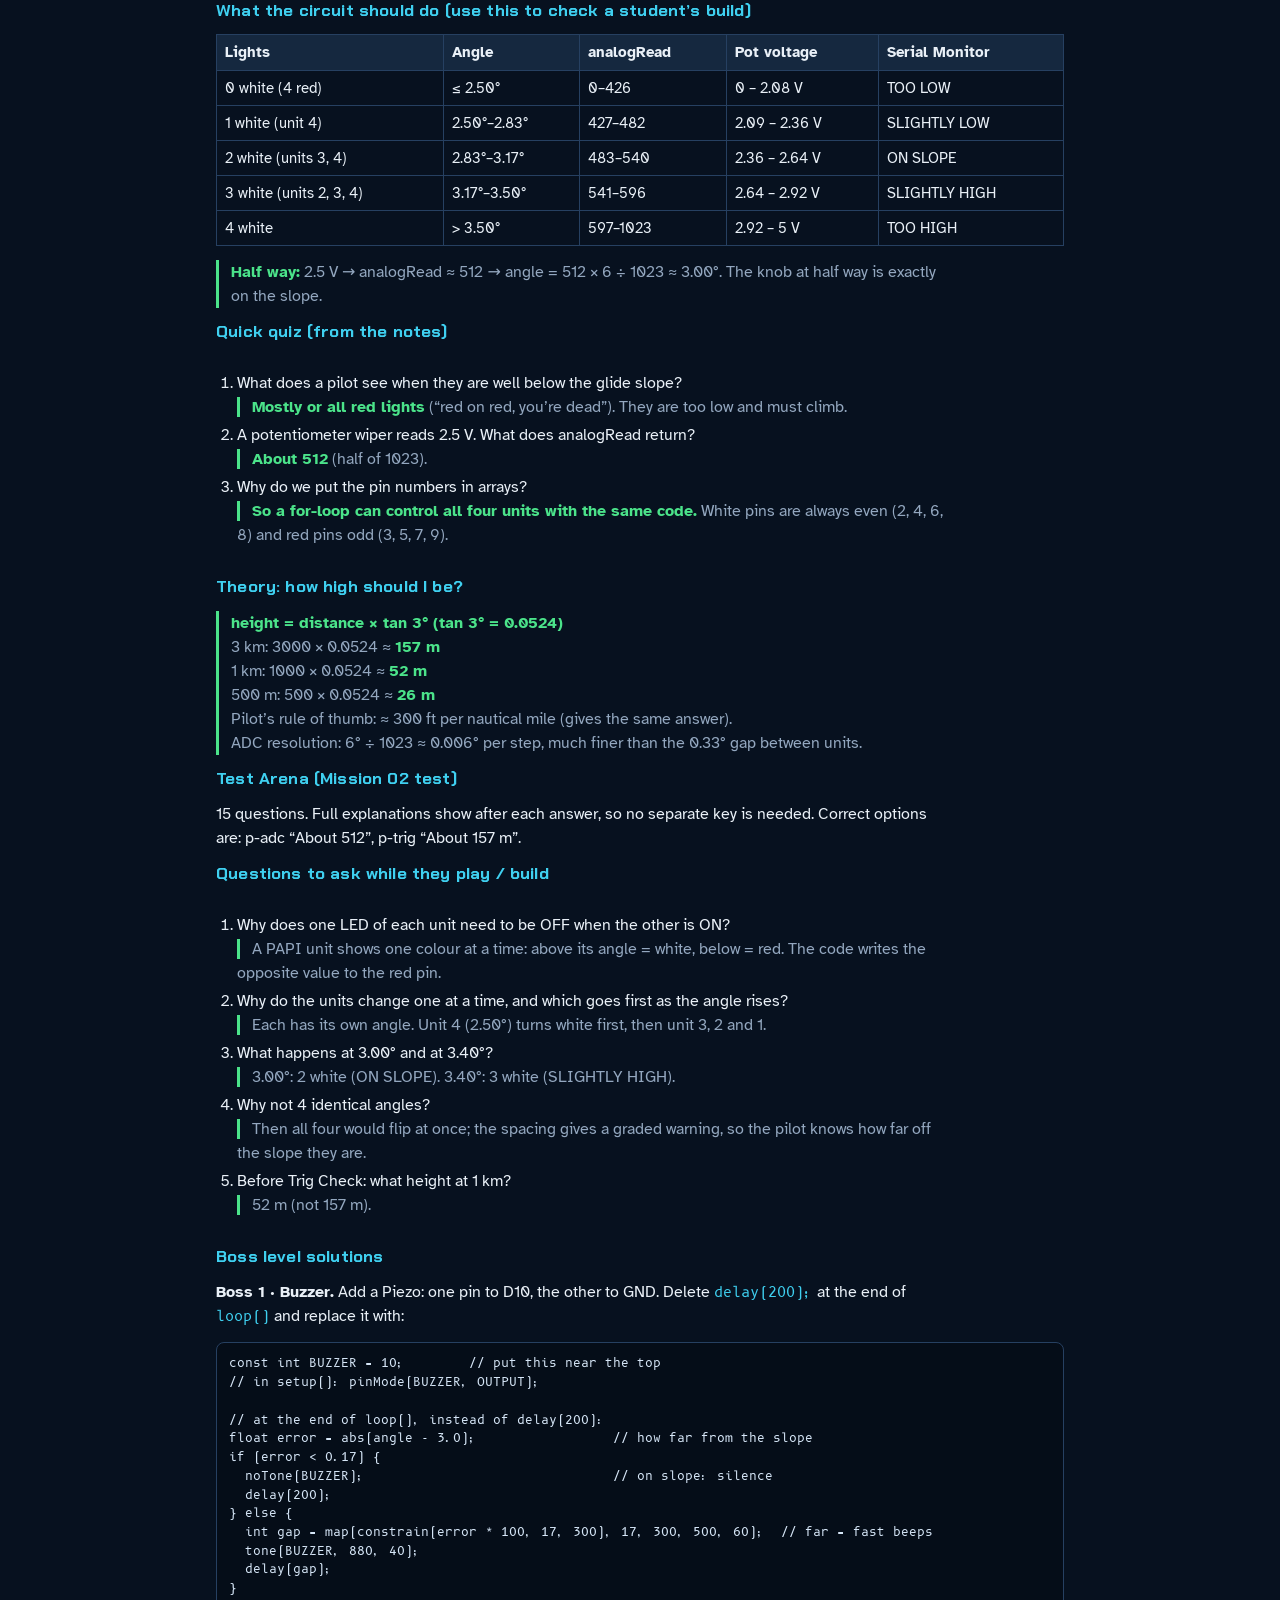
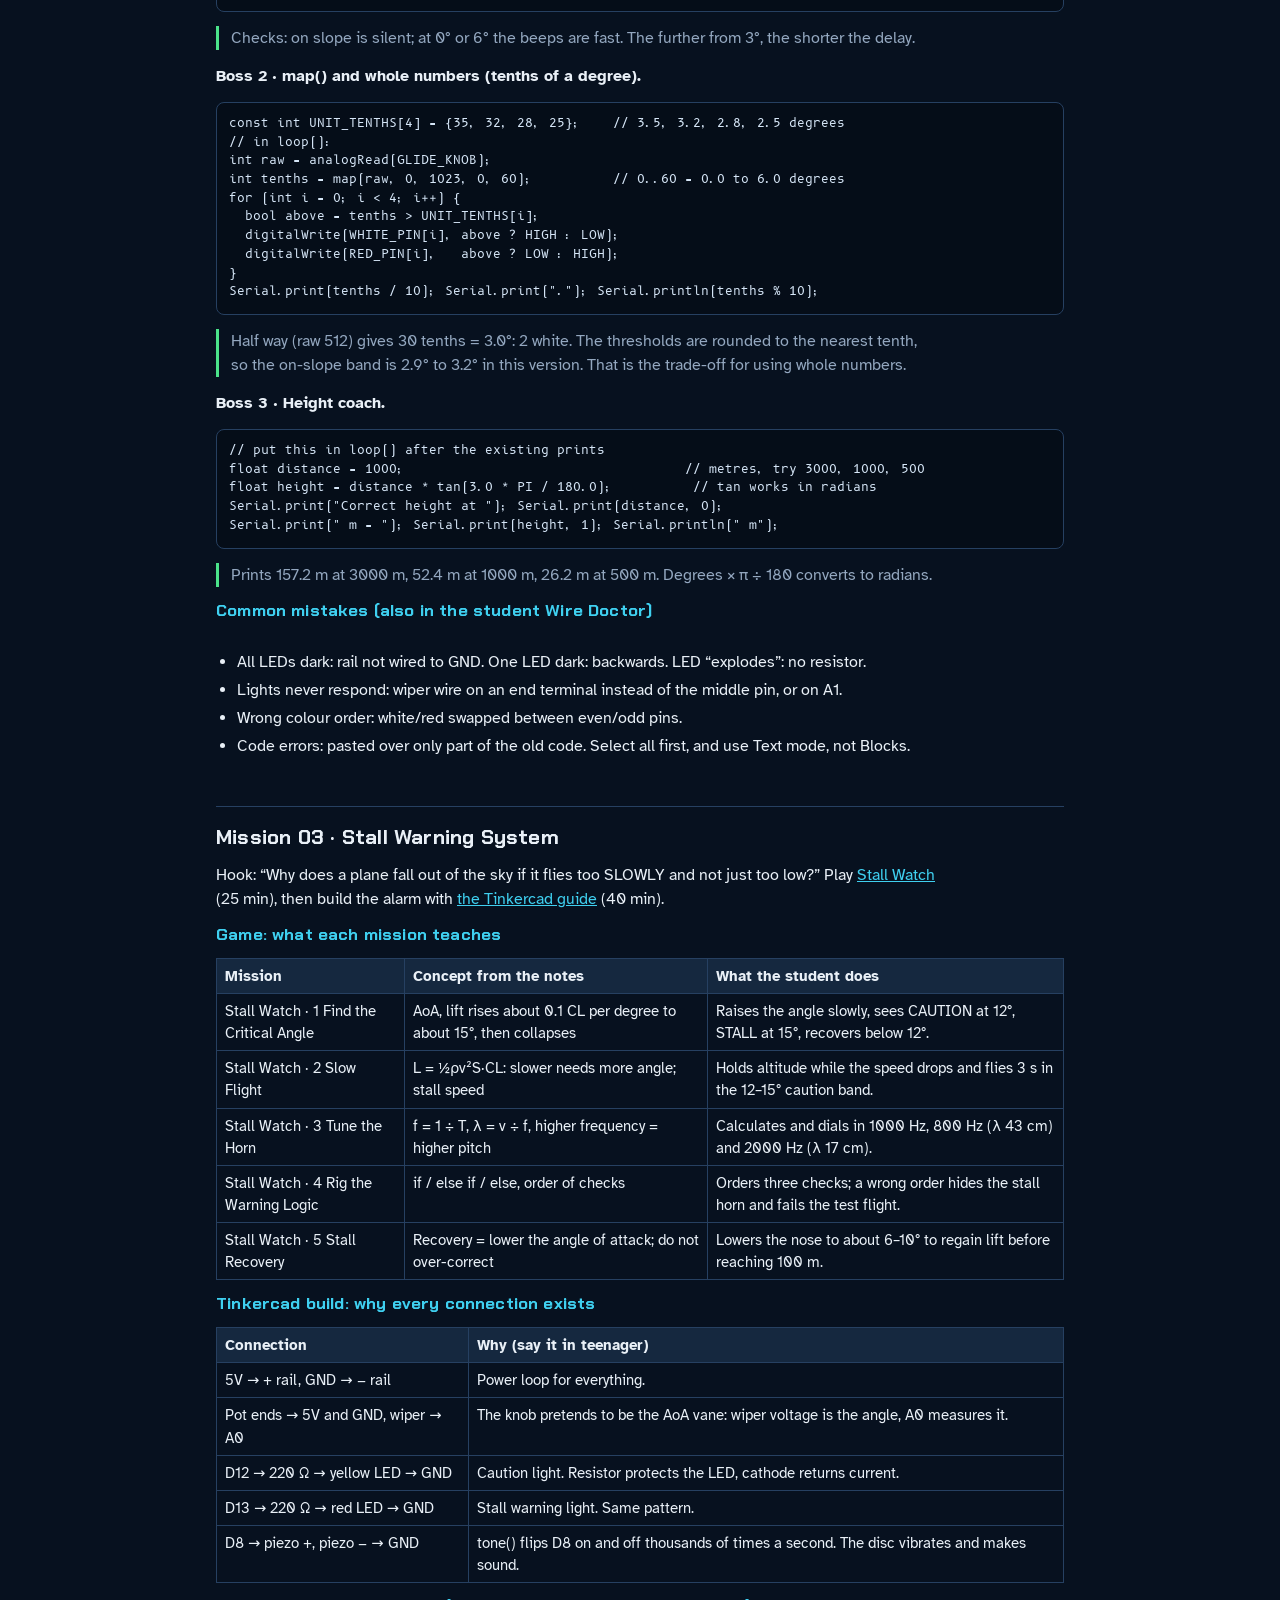
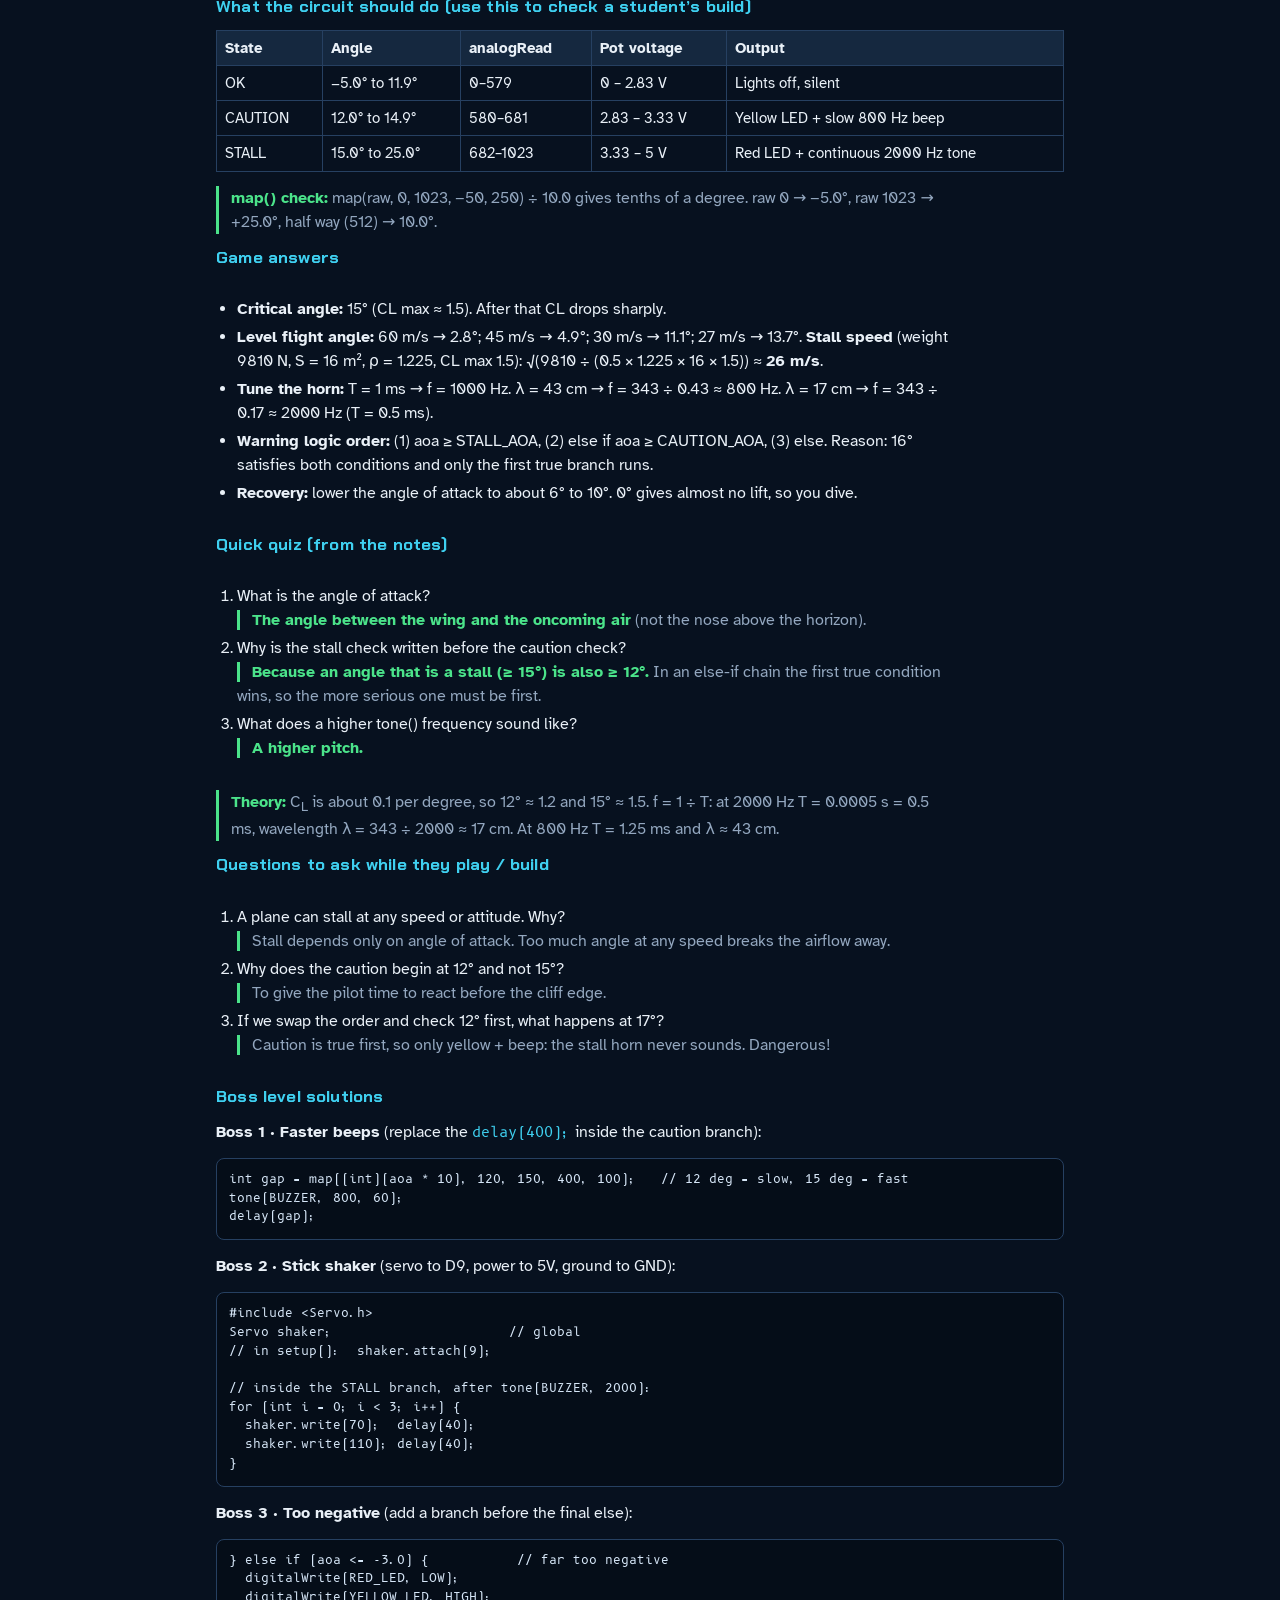
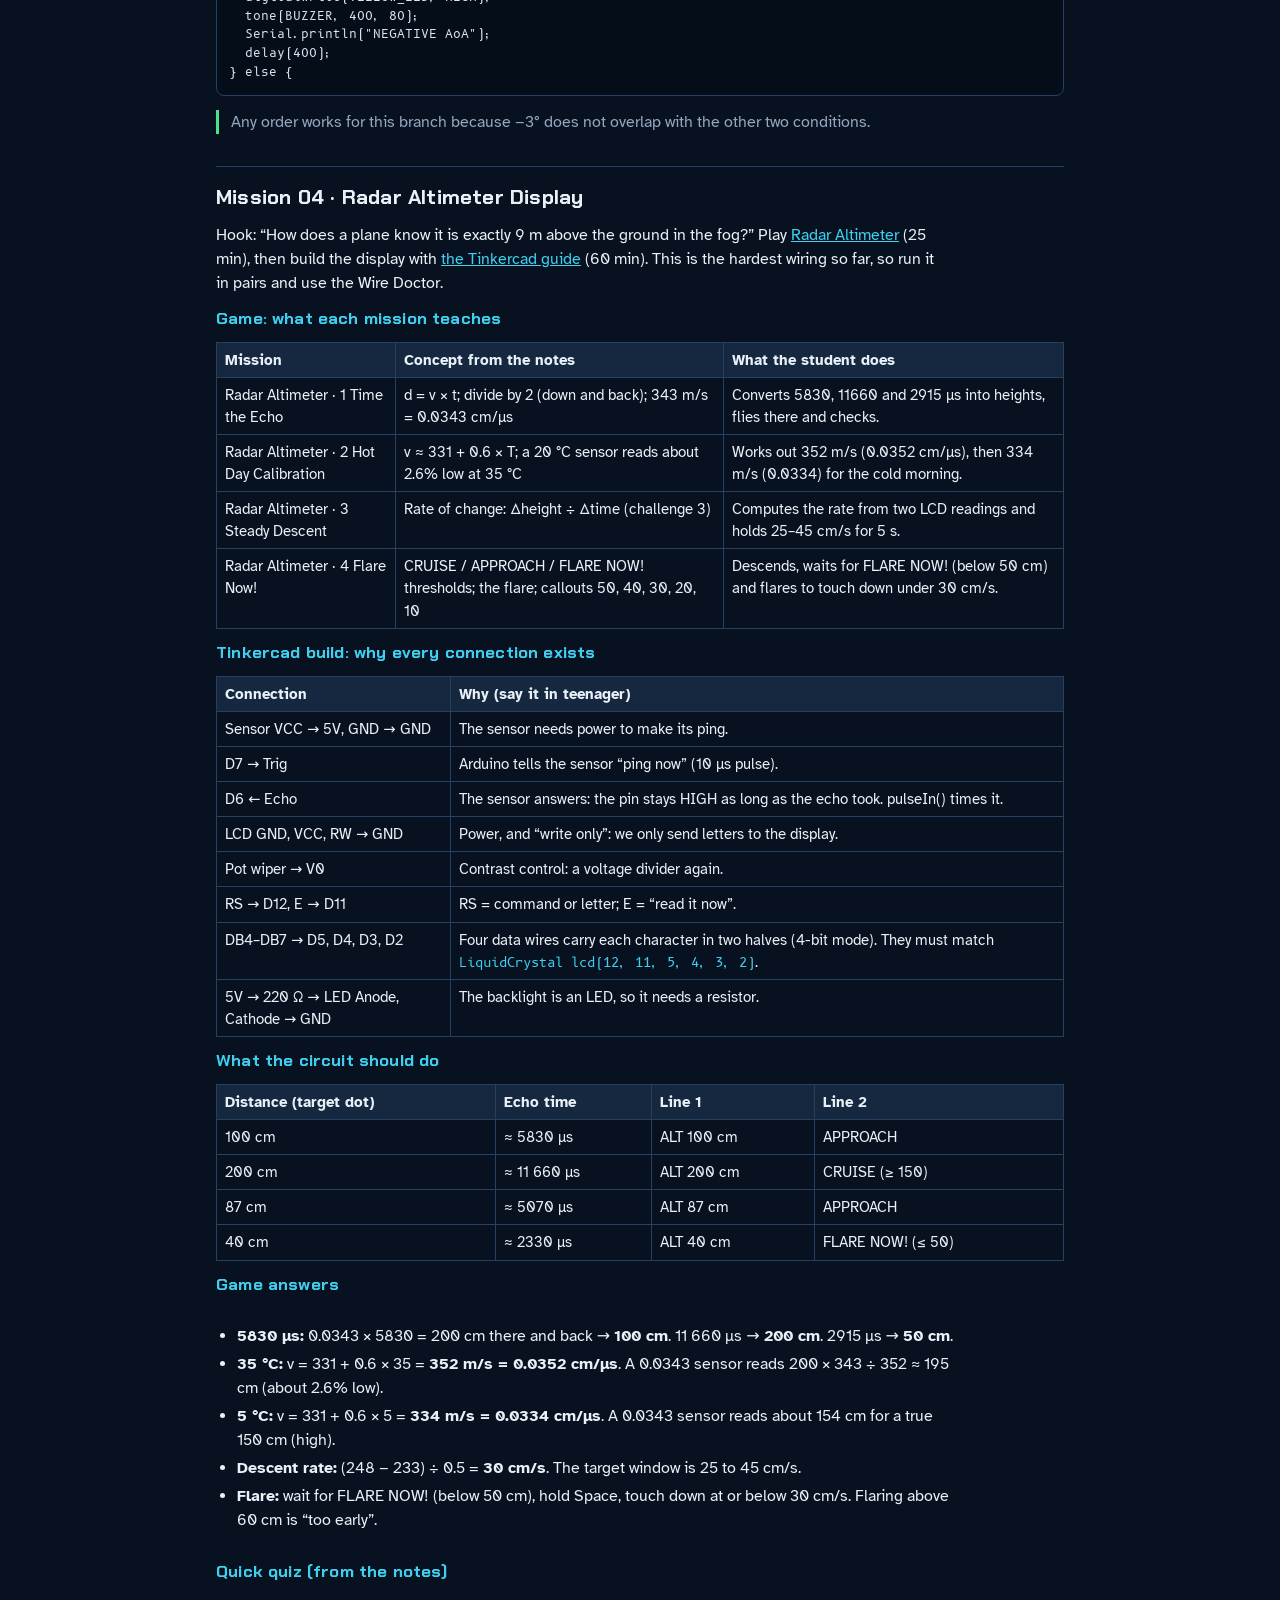
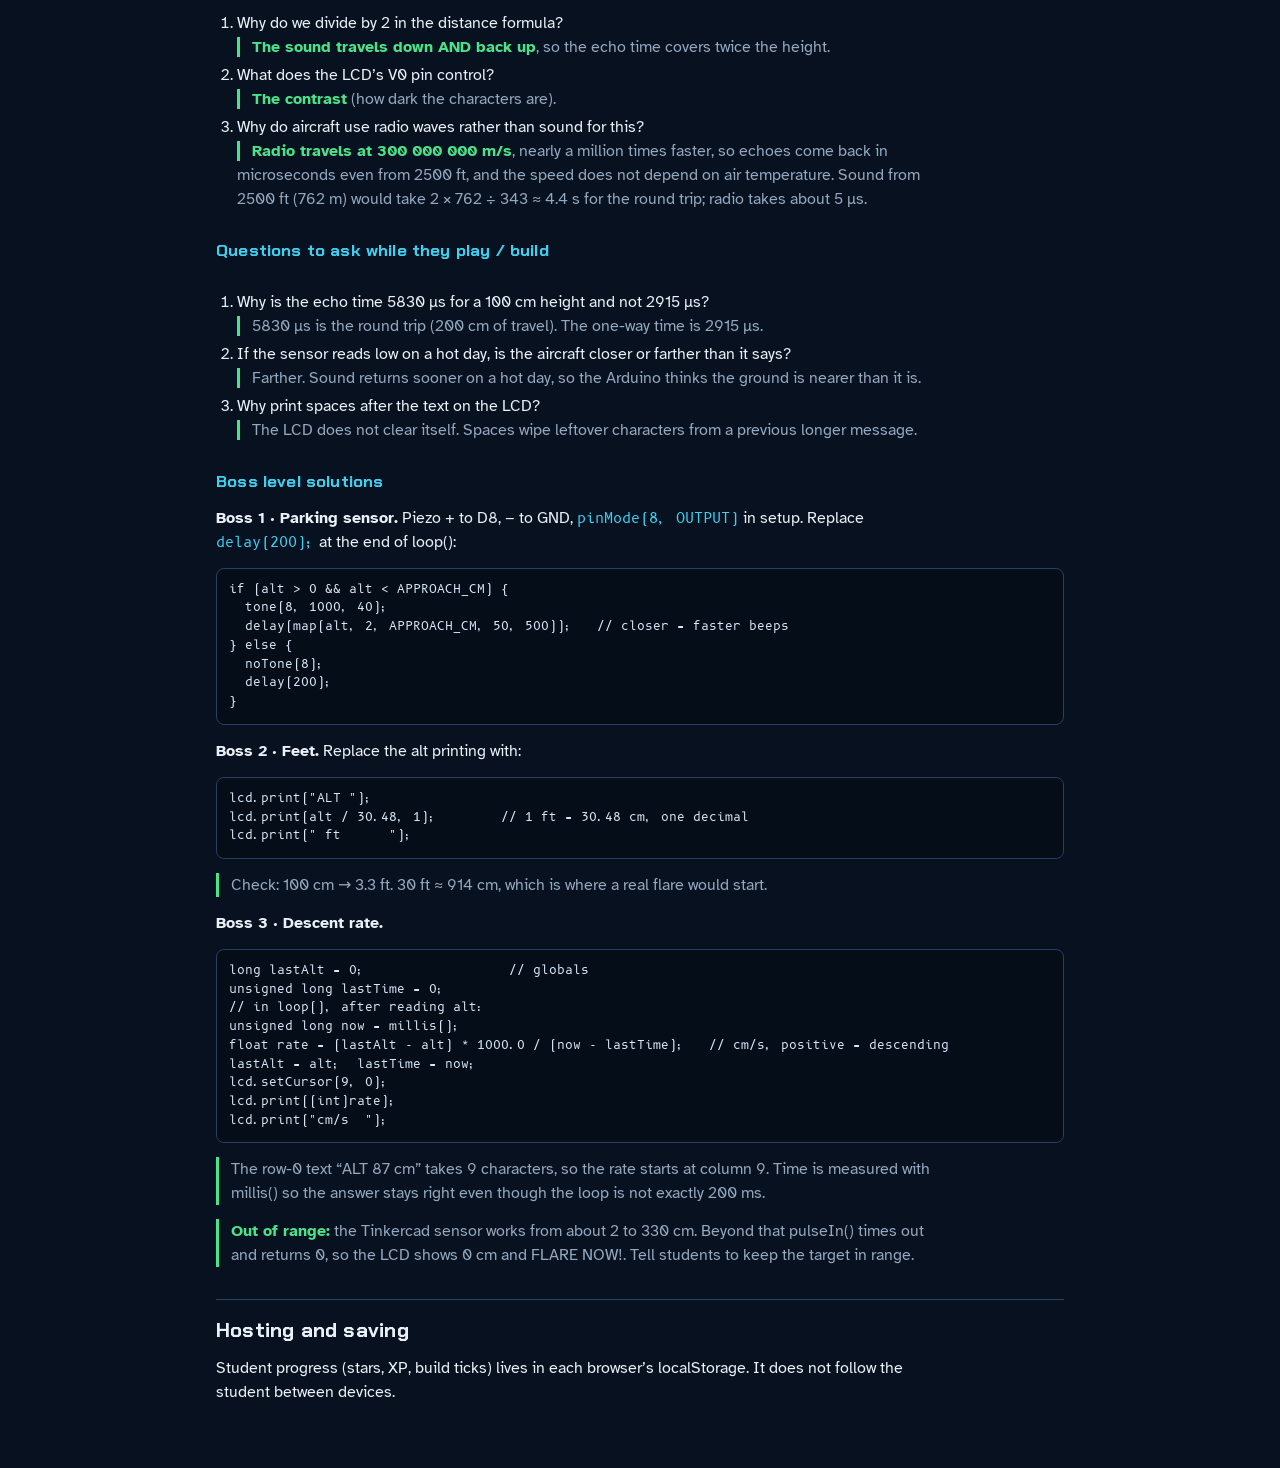
==== commit e095760a: "Add Mission 03 (Stall Watch) and Mission 04 (Radar Altimeter) with Tinkercad guides and teacher answ" ====
--- a/teacher.html
+++ b/teacher.html
@@ -3,7 +3,7 @@
 <head>
 <meta charset="utf-8">
 <meta name="viewport" content="width=device-width, initial-scale=1">
-<title>Teacher Guide · PAPI Mission 02</title>
+<title>Teacher Guide · Avionics Academy</title>
 <link rel="stylesheet" href="https://fonts.googleapis.com/css2?family=Atkinson+Hyperlegible:wght@400;700&family=B612+Mono&family=Chakra+Petch:wght@500;700&display=swap">
 <link rel="stylesheet" href="css/academy.css">
 <style>
@@ -27,10 +27,11 @@
 <body>
 <article>
   <a class="ac-btn ghost small" href="index.html" style="justify-self: start">← Back to the hub</a>
-  <h1>Teacher Guide · Mission 02 · PAPI Runway Approach Lights</h1>
+  <h1>Teacher Guide · Avionics Academy</h1>
+  <p class="nav" style="display:flex;gap:8px;flex-wrap:wrap"><a class="ac-btn ghost small" href="#m2">Mission 02 · PAPI</a><a class="ac-btn ghost small" href="#m3">Mission 03 · Stall warning</a><a class="ac-btn ghost small" href="#m4">Mission 04 · Radar altimeter</a></p>
   <p>Learners are 15, they would rather not do electronics, and they must still learn it. The plan: <b>win first, build second</b>. They play PAPI Pilot (20 min) so the lights already mean something. Then they build the same lights in Tinkercad (40 min) and check the circuit against the game. Every answer is here.</p>
 
-  <h2>Setting up the room</h2>
+  <h2>Setting up the room (all missions)</h2>
   <ul>
     <li>Open the hub on each device, add one player per student, and tap a name before they play. Progress is saved in that browser only.</li>
     <li>Pairs work best: one plays (or builds), one reads the HUD/Serial numbers aloud, then swap each mission.</li>
@@ -39,7 +40,7 @@
     <li>Hook line: “Pilots land in the dark with no instruments but four lights. Today you play the pilot, then you become the electrician who builds them.”</li>
   </ul>
 
-  <h2>Game: what each mission teaches</h2>
+  <h2 id="m2">Mission 02 · Game: what each mission teaches</h2>
   <table>
     <tr><th>Mission</th><th>Concept from the notes</th><th>What the student does</th></tr>
     <tr><td>PAPI Pilot · 1 Turn the Knob</td><td>Potentiometer as voltage divider, analogRead 0–1023, angle = raw × 6 ÷ 1023, UNIT_ANGLE thresholds</td><td>Turns the knob to make the lights show 3 white, 1 white, then 2 white. Learns each band is 0.33° wide.</td></tr>
@@ -142,6 +143,172 @@
     <li>Code errors: pasted over only part of the old code. Select all first, and use Text mode, not Blocks.</li>
   </ul>
 
+  
+  <h2 id="m3">Mission 03 · Stall Warning System</h2>
+  <p>Hook: “Why does a plane fall out of the sky if it flies too SLOWLY and not just too low?” Play <a href="stall.html">Stall Watch</a> (25 min), then build the alarm with <a href="tinkercad3.html">the Tinkercad guide</a> (40 min).</p>
+
+  <h3>Game: what each mission teaches</h3>
+  <table>
+    <tr><th>Mission</th><th>Concept from the notes</th><th>What the student does</th></tr>
+    <tr><td>Stall Watch · 1 Find the Critical Angle</td><td>AoA, lift rises about 0.1 CL per degree to about 15°, then collapses</td><td>Raises the angle slowly, sees CAUTION at 12°, STALL at 15°, recovers below 12°.</td></tr>
+    <tr><td>Stall Watch · 2 Slow Flight</td><td>L = ½ρv²S·CL: slower needs more angle; stall speed</td><td>Holds altitude while the speed drops and flies 3 s in the 12–15° caution band.</td></tr>
+    <tr><td>Stall Watch · 3 Tune the Horn</td><td>f = 1 ÷ T, λ = v ÷ f, higher frequency = higher pitch</td><td>Calculates and dials in 1000 Hz, 800 Hz (λ 43 cm) and 2000 Hz (λ 17 cm).</td></tr>
+    <tr><td>Stall Watch · 4 Rig the Warning Logic</td><td>if / else if / else, order of checks</td><td>Orders three checks; a wrong order hides the stall horn and fails the test flight.</td></tr>
+    <tr><td>Stall Watch · 5 Stall Recovery</td><td>Recovery = lower the angle of attack; do not over-correct</td><td>Lowers the nose to about 6–10° to regain lift before reaching 100 m.</td></tr>
+  </table>
+
+  <h3>Tinkercad build: why every connection exists</h3>
+  <table>
+    <tr><th>Connection</th><th>Why (say it in teenager)</th></tr>
+    <tr><td>5V → + rail, GND → − rail</td><td>Power loop for everything.</td></tr>
+    <tr><td>Pot ends → 5V and GND, wiper → A0</td><td>The knob pretends to be the AoA vane: wiper voltage is the angle, A0 measures it.</td></tr>
+    <tr><td>D12 → 220 Ω → yellow LED → GND</td><td>Caution light. Resistor protects the LED, cathode returns current.</td></tr>
+    <tr><td>D13 → 220 Ω → red LED → GND</td><td>Stall warning light. Same pattern.</td></tr>
+    <tr><td>D8 → piezo +, piezo − → GND</td><td>tone() flips D8 on and off thousands of times a second. The disc vibrates and makes sound.</td></tr>
+  </table>
+
+  <h3>What the circuit should do (use this to check a student’s build)</h3>
+  <table>
+    <tr><th>State</th><th>Angle</th><th>analogRead</th><th>Pot voltage</th><th>Output</th></tr>
+    <tr><td>OK</td><td>−5.0° to 11.9°</td><td>0–579</td><td>0 – 2.83 V</td><td>Lights off, silent</td></tr>
+    <tr><td>CAUTION</td><td>12.0° to 14.9°</td><td>580–681</td><td>2.83 – 3.33 V</td><td>Yellow LED + slow 800 Hz beep</td></tr>
+    <tr><td>STALL</td><td>15.0° to 25.0°</td><td>682–1023</td><td>3.33 – 5 V</td><td>Red LED + continuous 2000 Hz tone</td></tr>
+  </table>
+  <p class="ans"><b>map() check:</b> map(raw, 0, 1023, −50, 250) ÷ 10.0 gives tenths of a degree. raw 0 → −5.0°, raw 1023 → +25.0°, half way (512) → 10.0°.</p>
+
+  <h3>Game answers</h3>
+  <ul>
+    <li><b>Critical angle:</b> 15° (CL max ≈ 1.5). After that CL drops sharply.</li>
+    <li><b>Level flight angle:</b> 60 m/s → 2.8°; 45 m/s → 4.9°; 30 m/s → 11.1°; 27 m/s → 13.7°. <b>Stall speed</b> (weight 9810 N, S = 16 m², ρ = 1.225, CL max 1.5): √(9810 ÷ (0.5 × 1.225 × 16 × 1.5)) ≈ <b>26 m/s</b>.</li>
+    <li><b>Tune the horn:</b> T = 1 ms → f = 1000 Hz. λ = 43 cm → f = 343 ÷ 0.43 ≈ 800 Hz. λ = 17 cm → f = 343 ÷ 0.17 ≈ 2000 Hz (T = 0.5 ms).</li>
+    <li><b>Warning logic order:</b> (1) aoa ≥ STALL_AOA, (2) else if aoa ≥ CAUTION_AOA, (3) else. Reason: 16° satisfies both conditions and only the first true branch runs.</li>
+    <li><b>Recovery:</b> lower the angle of attack to about 6° to 10°. 0° gives almost no lift, so you dive.</li>
+  </ul>
+
+  <h3>Quick quiz (from the notes)</h3>
+  <ol>
+    <li>What is the angle of attack?<br><span class="ans"><b>The angle between the wing and the oncoming air</b> (not the nose above the horizon).</span></li>
+    <li>Why is the stall check written before the caution check?<br><span class="ans"><b>Because an angle that is a stall (≥ 15°) is also ≥ 12°.</b> In an else-if chain the first true condition wins, so the more serious one must be first.</span></li>
+    <li>What does a higher tone() frequency sound like?<br><span class="ans"><b>A higher pitch.</b></span></li>
+  </ol>
+  <p class="ans"><b>Theory:</b> C<sub>L</sub> is about 0.1 per degree, so 12° ≈ 1.2 and 15° ≈ 1.5. f = 1 ÷ T: at 2000 Hz T = 0.0005 s = 0.5 ms, wavelength λ = 343 ÷ 2000 ≈ 17 cm. At 800 Hz T = 1.25 ms and λ ≈ 43 cm.</p>
+
+  <h3>Questions to ask while they play / build</h3>
+  <ol>
+    <li>A plane can stall at any speed or attitude. Why?<br><span class="ans">Stall depends only on angle of attack. Too much angle at any speed breaks the airflow away.</span></li>
+    <li>Why does the caution begin at 12° and not 15°?<br><span class="ans">To give the pilot time to react before the cliff edge.</span></li>
+    <li>If we swap the order and check 12° first, what happens at 17°?<br><span class="ans">Caution is true first, so only yellow + beep: the stall horn never sounds. Dangerous!</span></li>
+  </ol>
+
+  <h3>Boss level solutions</h3>
+  <p><b>Boss 1 · Faster beeps</b> (replace the <code>delay(400);</code> inside the caution branch):</p>
+<pre>int gap = map((int)(aoa * 10), 120, 150, 400, 100);   // 12 deg = slow, 15 deg = fast
+tone(BUZZER, 800, 60);
+delay(gap);</pre>
+  <p><b>Boss 2 · Stick shaker</b> (servo to D9, power to 5V, ground to GND):</p>
+<pre>#include &lt;Servo.h&gt;
+Servo shaker;                      // global
+// in setup():  shaker.attach(9);
+
+// inside the STALL branch, after tone(BUZZER, 2000):
+for (int i = 0; i &lt; 3; i++) {
+  shaker.write(70);  delay(40);
+  shaker.write(110); delay(40);
+}</pre>
+  <p><b>Boss 3 · Too negative</b> (add a branch before the final else):</p>
+<pre>} else if (aoa &lt;= -3.0) {           // far too negative
+  digitalWrite(RED_LED, LOW);
+  digitalWrite(YELLOW_LED, HIGH);
+  tone(BUZZER, 400, 80);
+  Serial.println("NEGATIVE AoA");
+  delay(400);
+} else {</pre>
+  <p class="ans">Any order works for this branch because −3° does not overlap with the other two conditions.</p>
+
+  <h2 id="m4">Mission 04 · Radar Altimeter Display</h2>
+  <p>Hook: “How does a plane know it is exactly 9 m above the ground in the fog?” Play <a href="altimeter.html">Radar Altimeter</a> (25 min), then build the display with <a href="tinkercad4.html">the Tinkercad guide</a> (60 min). This is the hardest wiring so far, so run it in pairs and use the Wire Doctor.</p>
+
+  <h3>Game: what each mission teaches</h3>
+  <table>
+    <tr><th>Mission</th><th>Concept from the notes</th><th>What the student does</th></tr>
+    <tr><td>Radar Altimeter · 1 Time the Echo</td><td>d = v × t; divide by 2 (down and back); 343 m/s = 0.0343 cm/µs</td><td>Converts 5830, 11660 and 2915 µs into heights, flies there and checks.</td></tr>
+    <tr><td>Radar Altimeter · 2 Hot Day Calibration</td><td>v ≈ 331 + 0.6 × T; a 20 °C sensor reads about 2.6% low at 35 °C</td><td>Works out 352 m/s (0.0352 cm/µs), then 334 m/s (0.0334) for the cold morning.</td></tr>
+    <tr><td>Radar Altimeter · 3 Steady Descent</td><td>Rate of change: Δheight ÷ Δtime (challenge 3)</td><td>Computes the rate from two LCD readings and holds 25–45 cm/s for 5 s.</td></tr>
+    <tr><td>Radar Altimeter · 4 Flare Now!</td><td>CRUISE / APPROACH / FLARE NOW! thresholds; the flare; callouts 50, 40, 30, 20, 10</td><td>Descends, waits for FLARE NOW! (below 50 cm) and flares to touch down under 30 cm/s.</td></tr>
+  </table>
+
+  <h3>Tinkercad build: why every connection exists</h3>
+  <table>
+    <tr><th>Connection</th><th>Why (say it in teenager)</th></tr>
+    <tr><td>Sensor VCC → 5V, GND → GND</td><td>The sensor needs power to make its ping.</td></tr>
+    <tr><td>D7 → Trig</td><td>Arduino tells the sensor “ping now” (10 µs pulse).</td></tr>
+    <tr><td>D6 ← Echo</td><td>The sensor answers: the pin stays HIGH as long as the echo took. pulseIn() times it.</td></tr>
+    <tr><td>LCD GND, VCC, RW → GND</td><td>Power, and “write only”: we only send letters to the display.</td></tr>
+    <tr><td>Pot wiper → V0</td><td>Contrast control: a voltage divider again.</td></tr>
+    <tr><td>RS → D12, E → D11</td><td>RS = command or letter; E = “read it now”.</td></tr>
+    <tr><td>DB4–DB7 → D5, D4, D3, D2</td><td>Four data wires carry each character in two halves (4-bit mode). They must match <code>LiquidCrystal lcd(12, 11, 5, 4, 3, 2)</code>.</td></tr>
+    <tr><td>5V → 220 Ω → LED Anode, Cathode → GND</td><td>The backlight is an LED, so it needs a resistor.</td></tr>
+  </table>
+
+  <h3>What the circuit should do</h3>
+  <table>
+    <tr><th>Distance (target dot)</th><th>Echo time</th><th>Line 1</th><th>Line 2</th></tr>
+    <tr><td>100 cm</td><td>≈ 5830 µs</td><td>ALT 100 cm</td><td>APPROACH</td></tr>
+    <tr><td>200 cm</td><td>≈ 11 660 µs</td><td>ALT 200 cm</td><td>CRUISE (≥ 150)</td></tr>
+    <tr><td>87 cm</td><td>≈ 5070 µs</td><td>ALT 87 cm</td><td>APPROACH</td></tr>
+    <tr><td>40 cm</td><td>≈ 2330 µs</td><td>ALT 40 cm</td><td>FLARE NOW! (≤ 50)</td></tr>
+  </table>
+
+  <h3>Game answers</h3>
+  <ul>
+    <li><b>5830 µs:</b> 0.0343 × 5830 = 200 cm there and back → <b>100 cm</b>. 11 660 µs → <b>200 cm</b>. 2915 µs → <b>50 cm</b>.</li>
+    <li><b>35 °C:</b> v = 331 + 0.6 × 35 = <b>352 m/s = 0.0352 cm/µs</b>. A 0.0343 sensor reads 200 × 343 ÷ 352 ≈ 195 cm (about 2.6% low).</li>
+    <li><b>5 °C:</b> v = 331 + 0.6 × 5 = <b>334 m/s = 0.0334 cm/µs</b>. A 0.0343 sensor reads about 154 cm for a true 150 cm (high).</li>
+    <li><b>Descent rate:</b> (248 − 233) ÷ 0.5 = <b>30 cm/s</b>. The target window is 25 to 45 cm/s.</li>
+    <li><b>Flare:</b> wait for FLARE NOW! (below 50 cm), hold Space, touch down at or below 30 cm/s. Flaring above 60 cm is “too early”.</li>
+  </ul>
+
+  <h3>Quick quiz (from the notes)</h3>
+  <ol>
+    <li>Why do we divide by 2 in the distance formula?<br><span class="ans"><b>The sound travels down AND back up</b>, so the echo time covers twice the height.</span></li>
+    <li>What does the LCD’s V0 pin control?<br><span class="ans"><b>The contrast</b> (how dark the characters are).</span></li>
+    <li>Why do aircraft use radio waves rather than sound for this?<br><span class="ans"><b>Radio travels at 300 000 000 m/s</b>, nearly a million times faster, so echoes come back in microseconds even from 2500 ft, and the speed does not depend on air temperature. Sound from 2500 ft (762 m) would take 2 × 762 ÷ 343 ≈ 4.4 s for the round trip; radio takes about 5 µs.</span></li>
+  </ol>
+
+  <h3>Questions to ask while they play / build</h3>
+  <ol>
+    <li>Why is the echo time 5830 µs for a 100 cm height and not 2915 µs?<br><span class="ans">5830 µs is the round trip (200 cm of travel). The one-way time is 2915 µs.</span></li>
+    <li>If the sensor reads low on a hot day, is the aircraft closer or farther than it says?<br><span class="ans">Farther. Sound returns sooner on a hot day, so the Arduino thinks the ground is nearer than it is.</span></li>
+    <li>Why print spaces after the text on the LCD?<br><span class="ans">The LCD does not clear itself. Spaces wipe leftover characters from a previous longer message.</span></li>
+  </ol>
+
+  <h3>Boss level solutions</h3>
+  <p><b>Boss 1 · Parking sensor.</b> Piezo + to D8, − to GND, <code>pinMode(8, OUTPUT)</code> in setup. Replace <code>delay(200);</code> at the end of loop():</p>
+<pre>if (alt &gt; 0 &amp;&amp; alt &lt; APPROACH_CM) {
+  tone(8, 1000, 40);
+  delay(map(alt, 2, APPROACH_CM, 50, 500));   // closer = faster beeps
+} else {
+  noTone(8);
+  delay(200);
+}</pre>
+  <p><b>Boss 2 · Feet.</b> Replace the alt printing with:</p>
+<pre>lcd.print("ALT ");
+lcd.print(alt / 30.48, 1);        // 1 ft = 30.48 cm, one decimal
+lcd.print(" ft      ");</pre>
+  <p class="ans">Check: 100 cm → 3.3 ft. 30 ft ≈ 914 cm, which is where a real flare would start.</p>
+  <p><b>Boss 3 · Descent rate.</b></p>
+<pre>long lastAlt = 0;                  // globals
+unsigned long lastTime = 0;
+// in loop(), after reading alt:
+unsigned long now = millis();
+float rate = (lastAlt - alt) * 1000.0 / (now - lastTime);   // cm/s, positive = descending
+lastAlt = alt;  lastTime = now;
+lcd.setCursor(9, 0);
+lcd.print((int)rate);
+lcd.print("cm/s  ");</pre>
+  <p class="ans">The row-0 text “ALT 87 cm” takes 9 characters, so the rate starts at column 9. Time is measured with millis() so the answer stays right even though the loop is not exactly 200 ms.</p>
+  <p class="ans"><b>Out of range:</b> the Tinkercad sensor works from about 2 to 330 cm. Beyond that pulseIn() times out and returns 0, so the LCD shows 0 cm and FLARE NOW!. Tell students to keep the target in range.</p>
+
   <h2>Hosting and saving</h2>
   <p>Student progress (stars, XP, build ticks) lives in each browser’s localStorage. It does not follow the student between devices.</p>
 </article>
